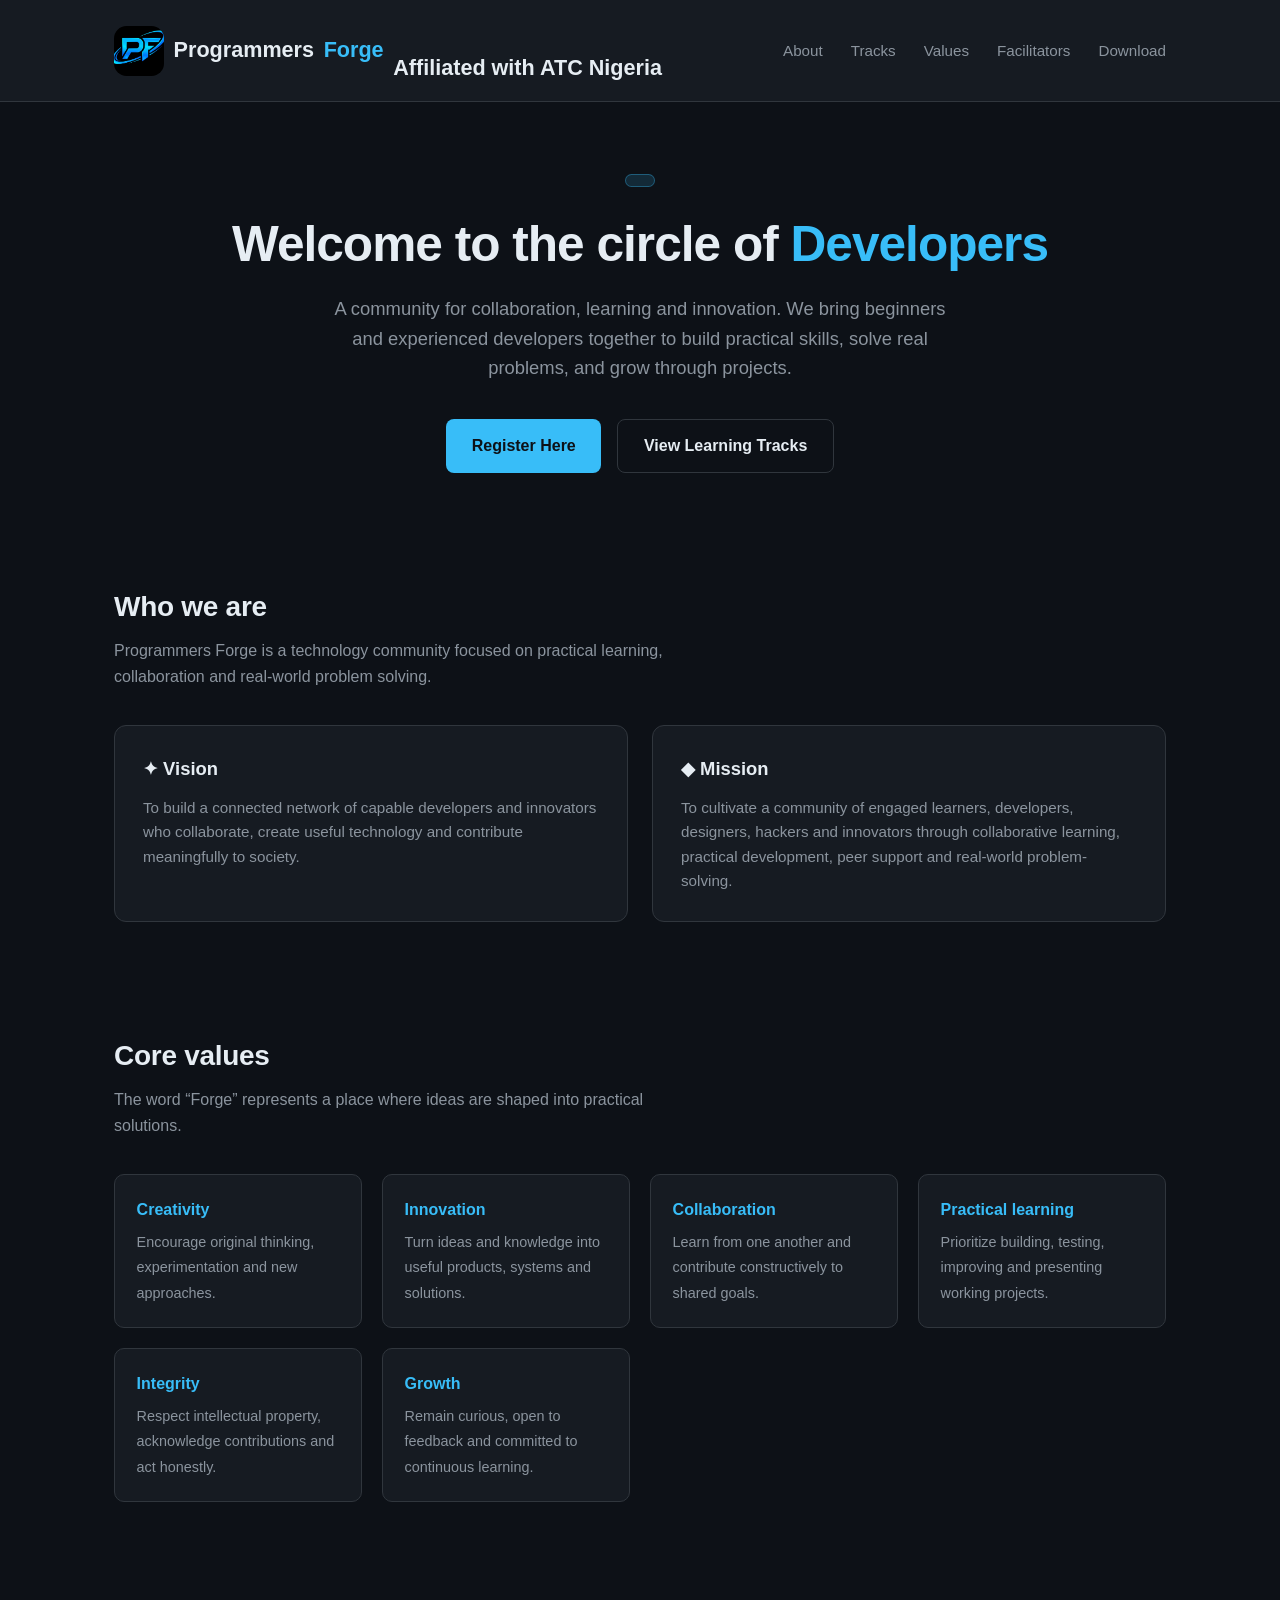
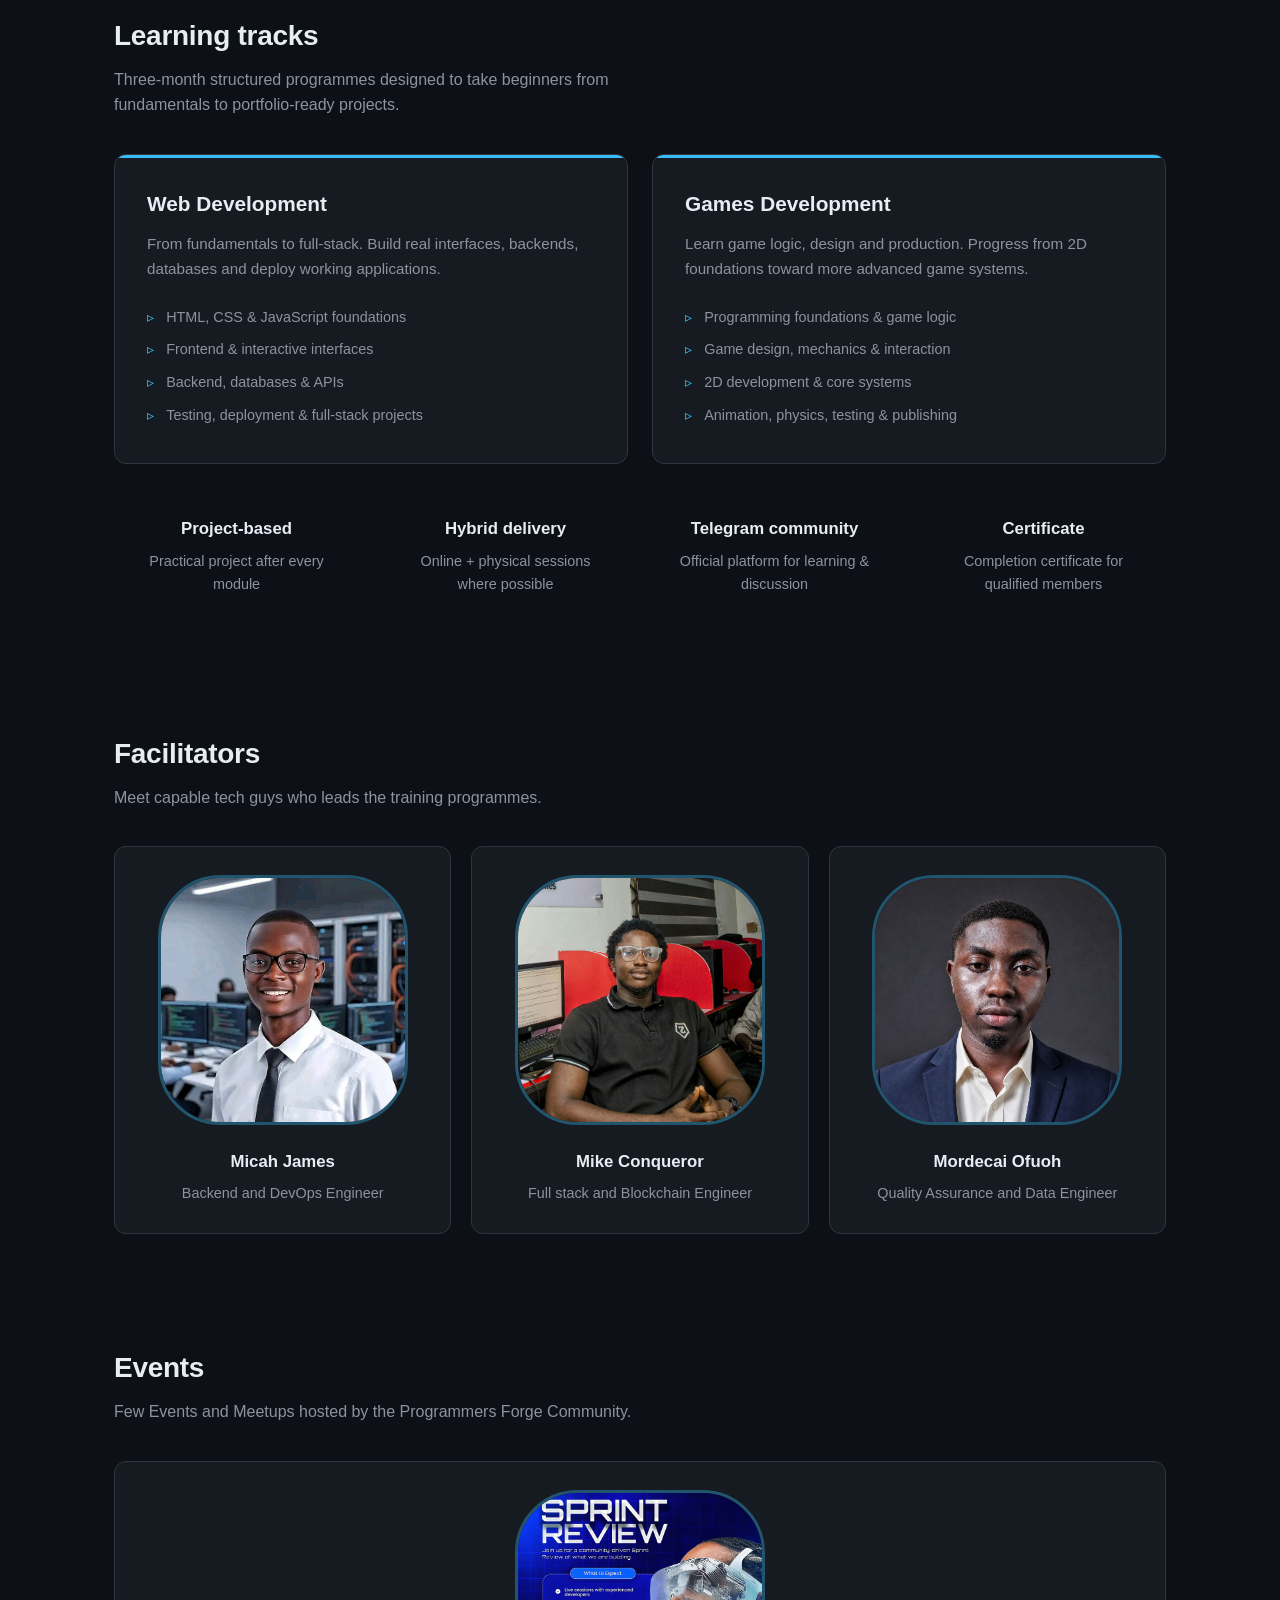
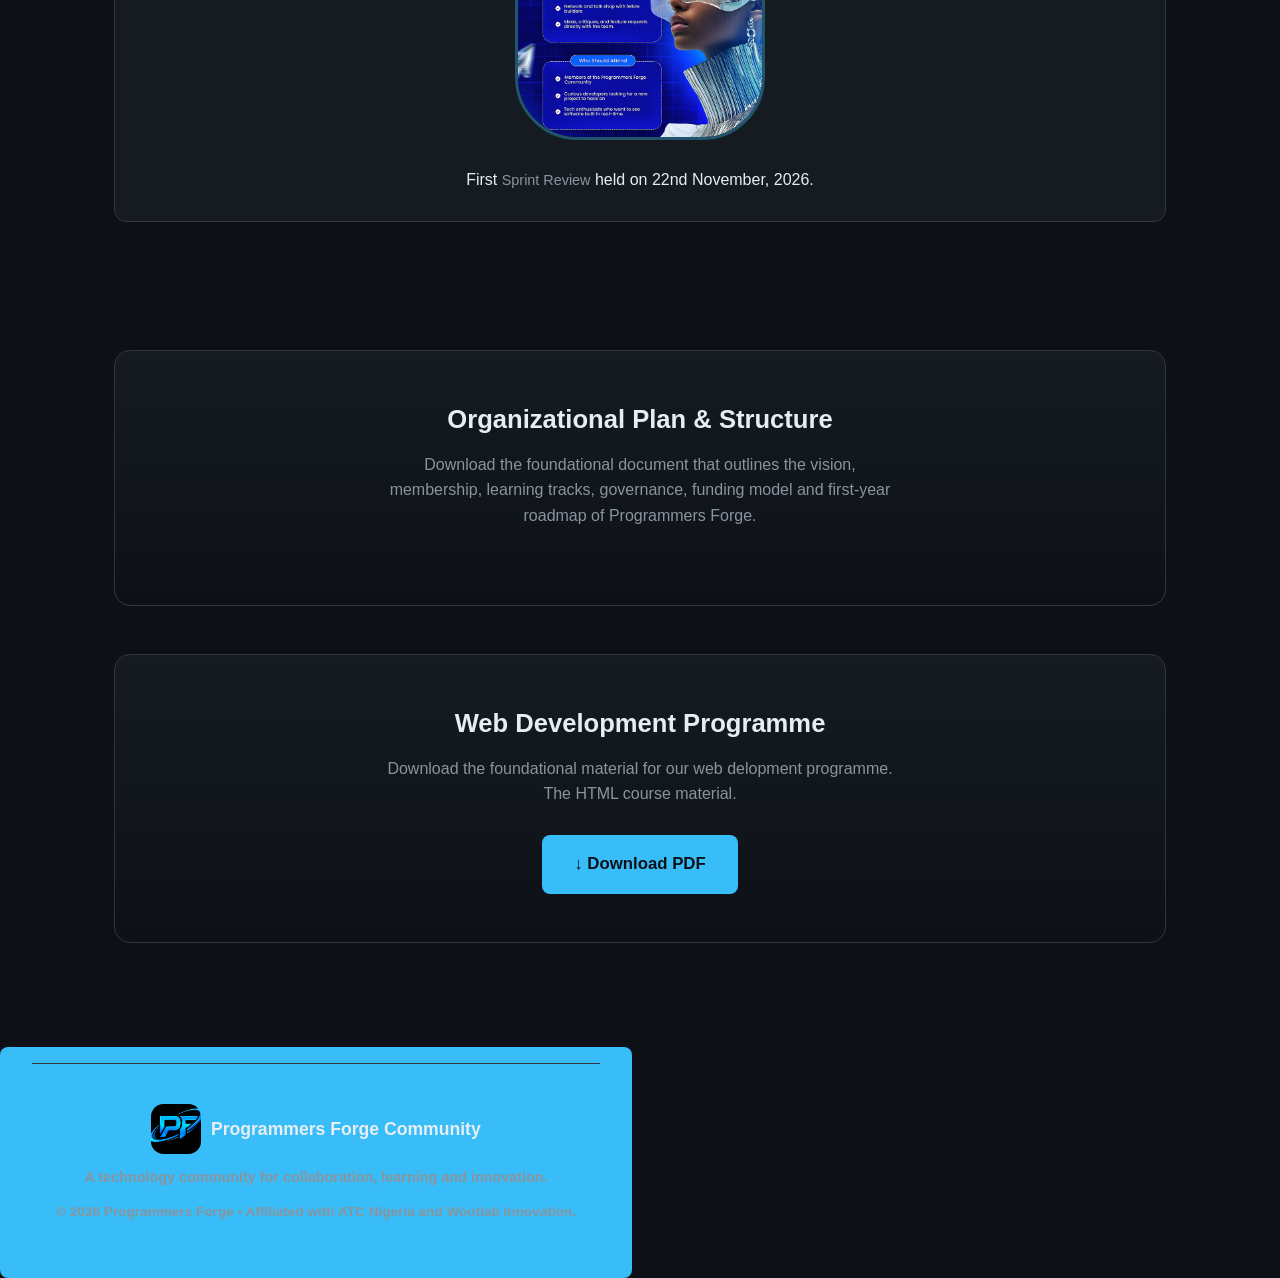
==== index.html @ 4a8bf4a5 "Update index.html" ====
<!DOCTYPE html>
<html lang="en">
<head>
    <meta charset="UTF-8">
    <meta name="viewport" content="width=device-width, initial-scale=1.0">
    <title>Programmers Forge | Technology Community for Collaboration, Learning & Innovation</title>
    <meta name="description" content="Programmers Forge is a technology community for collaboration, learning and innovation. Join our Web Development and Games Development tracks.">
    <style>
        :root {
            --bg-dark: #0d1117;
            --bg-card: #161b22;
            --bg-hover: #21262d;
            --border: #30363d;
            --text-primary: #e6edf3;
            --text-secondary: #8b949e;
            --accent: #38bdf8;          /* Sky blue */
            --accent-hover: #0ea5e9;    /* Deeper sky blue */
            --accent-soft: rgba(56, 189, 248, 0.15);
            --accent-border: rgba(56, 189, 248, 0.35);
        }

        * {
            margin: 0;
            padding: 0;
            box-sizing: border-box;
        }

        body {
            font-family: -apple-system, BlinkMacSystemFont, "Segoe UI", Helvetica, Arial, sans-serif;
            background-color: var(--bg-dark);
            color: var(--text-primary);
            line-height: 1.6;
        }

        a {
            color: var(--accent);
            text-decoration: none;
        }

        a:hover {
            text-decoration: underline;
        }

        img {
            border-radius: 25%;
            object-fit: cover;
        }

        /* Header */
        header {
            background: var(--bg-card);
            border-bottom: 1px solid var(--border);
            position: sticky;
            top: 0;
            z-index: 100;
        }

        .nav {
            max-width: 1100px;
            margin: 0 auto;
            padding: 1rem 1.5rem;
            display: flex;
            justify-content: space-between;
            align-items: center;
        }

        .logo {
            font-size: 1.35rem;
            font-weight: 700;
            color: var(--text-primary);
            display: flex;
            align-items: center;
            gap: 0.6rem;
        }

        .logo img {
            border-radius: 25%;
            display: block;
        }

        .logo span {
            color: var(--accent);
        }

        .nav-links {
            display: flex;
            gap: 1.75rem;
            list-style: none;
        }

        .nav-links a {
            color: var(--text-secondary);
            font-size: 0.95rem;
            font-weight: 500;
            transition: color 0.2s;
        }

        .nav-links a:hover {
            color: var(--text-primary);
            text-decoration: none;
        }

        /* Hero */
        .hero {
            max-width: 1100px;
            margin: 0 auto;
            padding: 4.5rem 1.5rem 3.5rem;
            text-align: center;
        }

        .hero-badge {
            display: inline-block;
            background: var(--accent-soft);
            color: var(--accent);
            font-size: 0.85rem;
            font-weight: 600;
            padding: 0.35rem 0.9rem;
            border-radius: 999px;
            margin-bottom: 1.25rem;
            border: 1px solid var(--accent-border);
        }

        .hero h1 {
            font-size: clamp(2.1rem, 5vw, 3.1rem);
            font-weight: 800;
            line-height: 1.2;
            margin-bottom: 1.25rem;
            letter-spacing: -0.02em;
        }

        .hero h1 span {
            color: var(--accent);
        }

        .hero p {
            font-size: 1.15rem;
            color: var(--text-secondary);
            max-width: 640px;
            margin: 0 auto 2.25rem;
        }

        .hero-buttons {
            display: flex;
            gap: 1rem;
            justify-content: center;
            flex-wrap: wrap;
        }

        .btn {
            display: inline-flex;
            align-items: center;
            gap: 0.5rem;
            padding: 0.85rem 1.6rem;
            border-radius: 8px;
            font-weight: 600;
            font-size: 1rem;
            transition: all 0.2s;
            cursor: pointer;
            border: none;
        }

        .btn-primary {
            background: var(--accent);
            color: #0d1117;
        }

        .btn-primary:hover {
            background: var(--accent-hover);
            text-decoration: none;
            transform: translateY(-1px);
        }

        .btn-secondary {
            background: transparent;
            color: var(--text-primary);
            border: 1px solid var(--border);
        }

        .btn-secondary:hover {
            background: var(--bg-hover);
            border-color: var(--text-secondary);
            text-decoration: none;
        }

        /* Sections */
        section {
            max-width: 1100px;
            margin: 0 auto;
            padding: 3.5rem 1.5rem;
        }

        .section-title {
            font-size: 1.75rem;
            font-weight: 700;
            margin-bottom: 0.5rem;
            letter-spacing: -0.01em;
        }

        .section-subtitle {
            color: var(--text-secondary);
            margin-bottom: 2.25rem;
            max-width: 560px;
        }

        /* Vision / Mission cards */
        .grid-2 {
            display: grid;
            grid-template-columns: repeat(auto-fit, minmax(280px, 1fr));
            gap: 1.5rem;
        }

        .card {
            background: var(--bg-card);
            border: 1px solid var(--border);
            border-radius: 12px;
            padding: 1.75rem;
            transition: border-color 0.2s;
        }

        .card:hover {
            border-color: #484f58;
        }

        .card h3 {
            font-size: 1.15rem;
            margin-bottom: 0.75rem;
            display: flex;
            align-items: center;
            gap: 0.5rem;
        }

        .card p {
            color: var(--text-secondary);
            font-size: 0.95rem;
        }

        /* Values + Facilitators grid */
        .values-grid {
            display: grid;
            grid-template-columns: repeat(auto-fit, minmax(220px, 1fr));
            gap: 1.25rem;
        }

        .value-item {
            background: var(--bg-card);
            border: 1px solid var(--border);
            border-radius: 10px;
            padding: 1.35rem;
        }

        .value-item strong {
            display: block;
            color: var(--accent);
            margin-bottom: 0.4rem;
            font-size: 1rem;
        }

        .value-item span {
            color: var(--text-secondary);
            font-size: 0.9rem;
        }

        /* Facilitators */
        .facilitator-card {
            background: var(--bg-card);
            border: 1px solid var(--border);
            border-radius: 12px;
            padding: 1.75rem 1.25rem;
            text-align: center;
            transition: border-color 0.2s;
        }

        .facilitator-card:hover {
            border-color: var(--accent);
        }

        .facilitator-card img {
            width: 250px;
            height: 250px;
            border-radius: 25%;
            margin-bottom: 1rem;
            border: 3px solid var(--accent-border);
            object-fit: cover;
        }

        .facilitator-card strong {
            display: block;
            color: var(--text-primary);
            font-size: 1.05rem;
            margin-bottom: 0.25rem;
        }

        .facilitator-card span {
            color: var(--text-secondary);
            font-size: 0.9rem;
        }

        /* Tracks */
        .tracks {
            display: grid;
            grid-template-columns: repeat(auto-fit, minmax(300px, 1fr));
            gap: 1.5rem;
        }

        .track-card {
            background: var(--bg-card);
            border: 1px solid var(--border);
            border-radius: 12px;
            padding: 2rem;
            position: relative;
            overflow: hidden;
        }

        .track-card::before {
            content: "";
            position: absolute;
            top: 0;
            left: 0;
            right: 0;
            height: 3px;
            background: var(--accent);
        }

        .track-card h3 {
            font-size: 1.3rem;
            margin-bottom: 0.75rem;
        }

        .track-card p {
            color: var(--text-secondary);
            margin-bottom: 1.25rem;
            font-size: 0.95rem;
        }

        .track-card ul {
            list-style: none;
            color: var(--text-secondary);
            font-size: 0.9rem;
        }

        .track-card ul li {
            padding: 0.3rem 0;
            padding-left: 1.2rem;
            position: relative;
        }

        .track-card ul li::before {
            content: "▹";
            position: absolute;
            left: 0;
            color: var(--accent);
        }

        /* Features row */
        .features {
            display: grid;
            grid-template-columns: repeat(auto-fit, minmax(240px, 1fr));
            gap: 1.5rem;
            margin-top: 1rem;
        }

        .feature {
            text-align: center;
            padding: 1.5rem 1rem;
        }

        .feature-icon {
            font-size: 1.8rem;
            margin-bottom: 0.75rem;
        }

        .feature h4 {
            margin-bottom: 0.4rem;
            font-size: 1.05rem;
        }

        .feature p {
            color: var(--text-secondary);
            font-size: 0.9rem;
        }

        /* Download CTA */
        .download-section {
            background: linear-gradient(180deg, var(--bg-card) 0%, var(--bg-dark) 100%);
            border: 1px solid var(--border);
            border-radius: 16px;
            padding: 3rem 2rem;
            text-align: center;
            margin: 1rem 0 3rem;
        }

        .download-section h2 {
            font-size: 1.6rem;
            margin-bottom: 0.75rem;
        }

        .download-section p {
            color: var(--text-secondary);
            max-width: 520px;
            margin: 0 auto 1.75rem;
        }

        .download-btn {
            display: inline-flex;
            align-items: center;
            gap: 0.6rem;
            background: var(--accent);
            color: #0d1117;
            padding: 1rem 2rem;
            border-radius: 8px;
            font-weight: 700;
            font-size: 1.05rem;
            transition: all 0.2s;
        }

        .download-btn:hover {
            background: var(--accent-hover);
            text-decoration: none;
            transform: translateY(-2px);
            box-shadow: 0 6px 20px rgba(56, 189, 248, 0.3);
        }

        /* Footer */
        footer {
            border-top: 1px solid var(--border);
            padding: 2.5rem 1.5rem;
            text-align: center;
            color: var(--text-secondary);
            font-size: 0.9rem;
        }

        footer .logo {
            justify-content: center;
            margin-bottom: 0.75rem;
            font-size: 1.1rem;
        }

        /* Responsive */
        @media (max-width: 700px) {
            .nav-links {
                display: none;
            }

            .hero {
                padding: 3rem 1.25rem 2.5rem;
            }

            .download-section {
                padding: 2.25rem 1.25rem;
            }
        }
    </style>
</head>
<body>

    <!-- Navigation -->
    <header>
        <nav class="nav">
            <div class="logo">
                <img src="docs/logo.jpg" width="50" height="50" alt="Programmers Forge logo">
                Programmers <span>Forge</span> <br>
                Affiliated with ATC Nigeria
            </div>
            <ul class="nav-links">
                <li><a href="#about">About</a></li>
                <li><a href="#tracks">Tracks</a></li>
                <li><a href="#values">Values</a></li>
                <li><a href="#facilitators">Facilitators</a></li>
                <li><a href="#download">Download</a></li>
            </ul>
        </nav>
    </header>

    <!-- Hero -->
    <section class="hero">
        <div class="hero-badge"></div>
        <h1>Welcome to the circle of <span>Developers</span></h1>
        <p>
            A community for collaboration, learning and innovation. 
            We bring beginners and experienced developers together to build practical skills, 
            solve real problems, and grow through projects.
        </p>
        <div class="hero-buttons">
            <a href="https://forms.gle/5eBDGkRrgoU51Q5h6" class="btn btn-primary">
                Register Here
            </a>
            <a href="#tracks" class="btn btn-secondary">
                View Learning Tracks
            </a>
        </div>
    </section>

    <!-- About / Vision & Mission -->
    <section id="about">
        <h2 class="section-title">Who we are</h2>
        <p class="section-subtitle">
            Programmers Forge is a technology community focused on practical learning, 
            collaboration and real-world problem solving.
        </p>

        <div class="grid-2">
            <div class="card">
                <h3>✦ Vision</h3>
                <p>
                    To build a connected network of capable developers and innovators 
                    who collaborate, create useful technology and contribute meaningfully to society.
                </p>
            </div>
            <div class="card">
                <h3>◆ Mission</h3>
                <p>
                    To cultivate a community of engaged learners, developers, designers, 
                    hackers and innovators through collaborative learning, practical development, 
                    peer support and real-world problem-solving.
                </p>
            </div>
        </div>
    </section>

    <!-- Values -->
    <section id="values">
        <h2 class="section-title">Core values</h2>
        <p class="section-subtitle">
            The word “Forge” represents a place where ideas are shaped into practical solutions.
        </p>

        <div class="values-grid">
            <div class="value-item">
                <strong>Creativity</strong>
                <span>Encourage original thinking, experimentation and new approaches.</span>
            </div>
            <div class="value-item">
                <strong>Innovation</strong>
                <span>Turn ideas and knowledge into useful products, systems and solutions.</span>
            </div>
            <div class="value-item">
                <strong>Collaboration</strong>
                <span>Learn from one another and contribute constructively to shared goals.</span>
            </div>
            <div class="value-item">
                <strong>Practical learning</strong>
                <span>Prioritize building, testing, improving and presenting working projects.</span>
            </div>
            <div class="value-item">
                <strong>Integrity</strong>
                <span>Respect intellectual property, acknowledge contributions and act honestly.</span>
            </div>
            <div class="value-item">
                <strong>Growth</strong>
                <span>Remain curious, open to feedback and committed to continuous learning.</span>
            </div>
        </div>
    </section>

    <!-- Learning Tracks -->
    <section id="tracks">
        <h2 class="section-title">Learning tracks</h2>
        <p class="section-subtitle">
            Three-month structured programmes designed to take beginners from fundamentals 
            to portfolio-ready projects.
        </p>

        <div class="tracks">
            <div class="track-card">
                <h3>Web Development</h3>
                <p>
                    From fundamentals to full-stack. Build real interfaces, backends, 
                    databases and deploy working applications.
                </p>
                <ul>
                    <li>HTML, CSS & JavaScript foundations</li>
                    <li>Frontend & interactive interfaces</li>
                    <li>Backend, databases & APIs</li>
                    <li>Testing, deployment & full-stack projects</li>
                </ul>
            </div>

            <div class="track-card">
                <h3>Games Development</h3>
                <p>
                    Learn game logic, design and production. Progress from 2D foundations 
                    toward more advanced game systems.
                </p>
                <ul>
                    <li>Programming foundations & game logic</li>
                    <li>Game design, mechanics & interaction</li>
                    <li>2D development & core systems</li>
                    <li>Animation, physics, testing & publishing</li>
                </ul>
            </div>
        </div>

        <div class="features">
            <div class="feature">
                <div class="feature-icon"></div>
                <h4>Project-based</h4>
                <p>Practical project after every module</p>
            </div>
            <div class="feature">
                <div class="feature-icon"></div>
                <h4>Hybrid delivery</h4>
                <p>Online + physical sessions where possible</p>
            </div>
            <div class="feature">
                <div class="feature-icon"></div>
                <h4>Telegram community</h4>
                <p>Official platform for learning & discussion</p>
            </div>
            <div class="feature">
                <div class="feature-icon"></div>
                <h4>Certificate</h4>
                <p>Completion certificate for qualified members</p>
            </div>
        </div>
    </section>

    <!-- Facilitators -->
    <section id="facilitators">
        <h2 class="section-title">Facilitators</h2>
        <p class="section-subtitle">
           Meet capable tech guys who leads the training programmes.
        </p>

        <div class="values-grid">
            <div class="facilitator-card">
                <img src="docs/mhyka.jpg" width="110" height="110" alt="Micah James">
                <strong>Micah James</strong>
                <span>Backend and DevOps Engineer</span>
            </div>
            <div class="facilitator-card">
                <img src="docs/mike.jpg" width="110" height="110" alt="Conqueror Mike">
                <strong>Mike Conqueror</strong></strong>
                <span>Full stack and Blockchain Engineer</span>
            </div>
            <div class="facilitator-card">
                <img src="docs/mordy.jpg" width="110" height="110" alt="Mordecai Ofouh">
                <strong>Mordecai Ofuoh</strong>
                <span>Quality Assurance and Data Engineer</span>
            </div>
        </div>
    </section>

<section id="facilitators">
        <h2 class="section-title">Events</h2>
        <p class="section-subtitle">
           Few Events and Meetups hosted by the Programmers Forge Community.
        </p>

        <div class="values-grid">
            <div class="facilitator-card">
                <img src="docs/sprint_review.jpeg" width="110" height="220" alt="Sprint Review Flier ">
                <strong></strong>
                First <span>Sprint Review</span> held on 22nd November, 2026.
            </div>
        </div>
    </section>



    <!-- Download Section -->
    <section id="download">
        <div class="download-section">
            <h2>Organizational Plan & Structure</h2>
            <p>
                Download the foundational document that outlines the vision, membership, 
                learning tracks, governance, funding model and first-year roadmap of 
                Programmers Forge.
            </p>
          <!--  <a class="download-btn" 
               href="https://github.com/ProgrammersForge/programmers-forge/blob/main/docs/PROGRAMMERS_FORGE_PLAN_AND_STRUCTURE.pdf" 
               target="_blank"
               rel="noopener">
                ↓ Download PDF
            </a> -->
        </div>
        </div>
        <div class="download-section">
        <h2>Web Development Programme</h2>
        <p>
        Download the foundational material for our web delopment programme. The HTML course material.
        </p>
        
        <!-- 
        REPLACE the href below with your actual GitHub file page link.
        Example: https://github.com/USERNAME/REPO/blob/main/PROGRAMMERS_FORGE_PLAN_AND_STRUCTURE.pdf
        -->
        <a class="download-btn" 
        href="docs/programmers_forge_html_handbook.pdf" 
        target="_blank"
        rel="noopener">
        ↓ Download PDF
    </section>

    <!-- Footer -->
  <footer>
        <div class="logo">
            <img src="docs/logo.jpg" width="50" height="50" alt="Programmers Forge logo">
            Programmers Forge Community
        </div>
        <p>A technology community for collaboration, learning and innovation.</p>
        <p style="margin-top: 0.75rem; font-size: 0.85rem;">
            © 2026 Programmers Forge • Affiliated with ATC Nigeria and Wootlab Innovation. 
        </p>
  </footer>

</body>
</html>
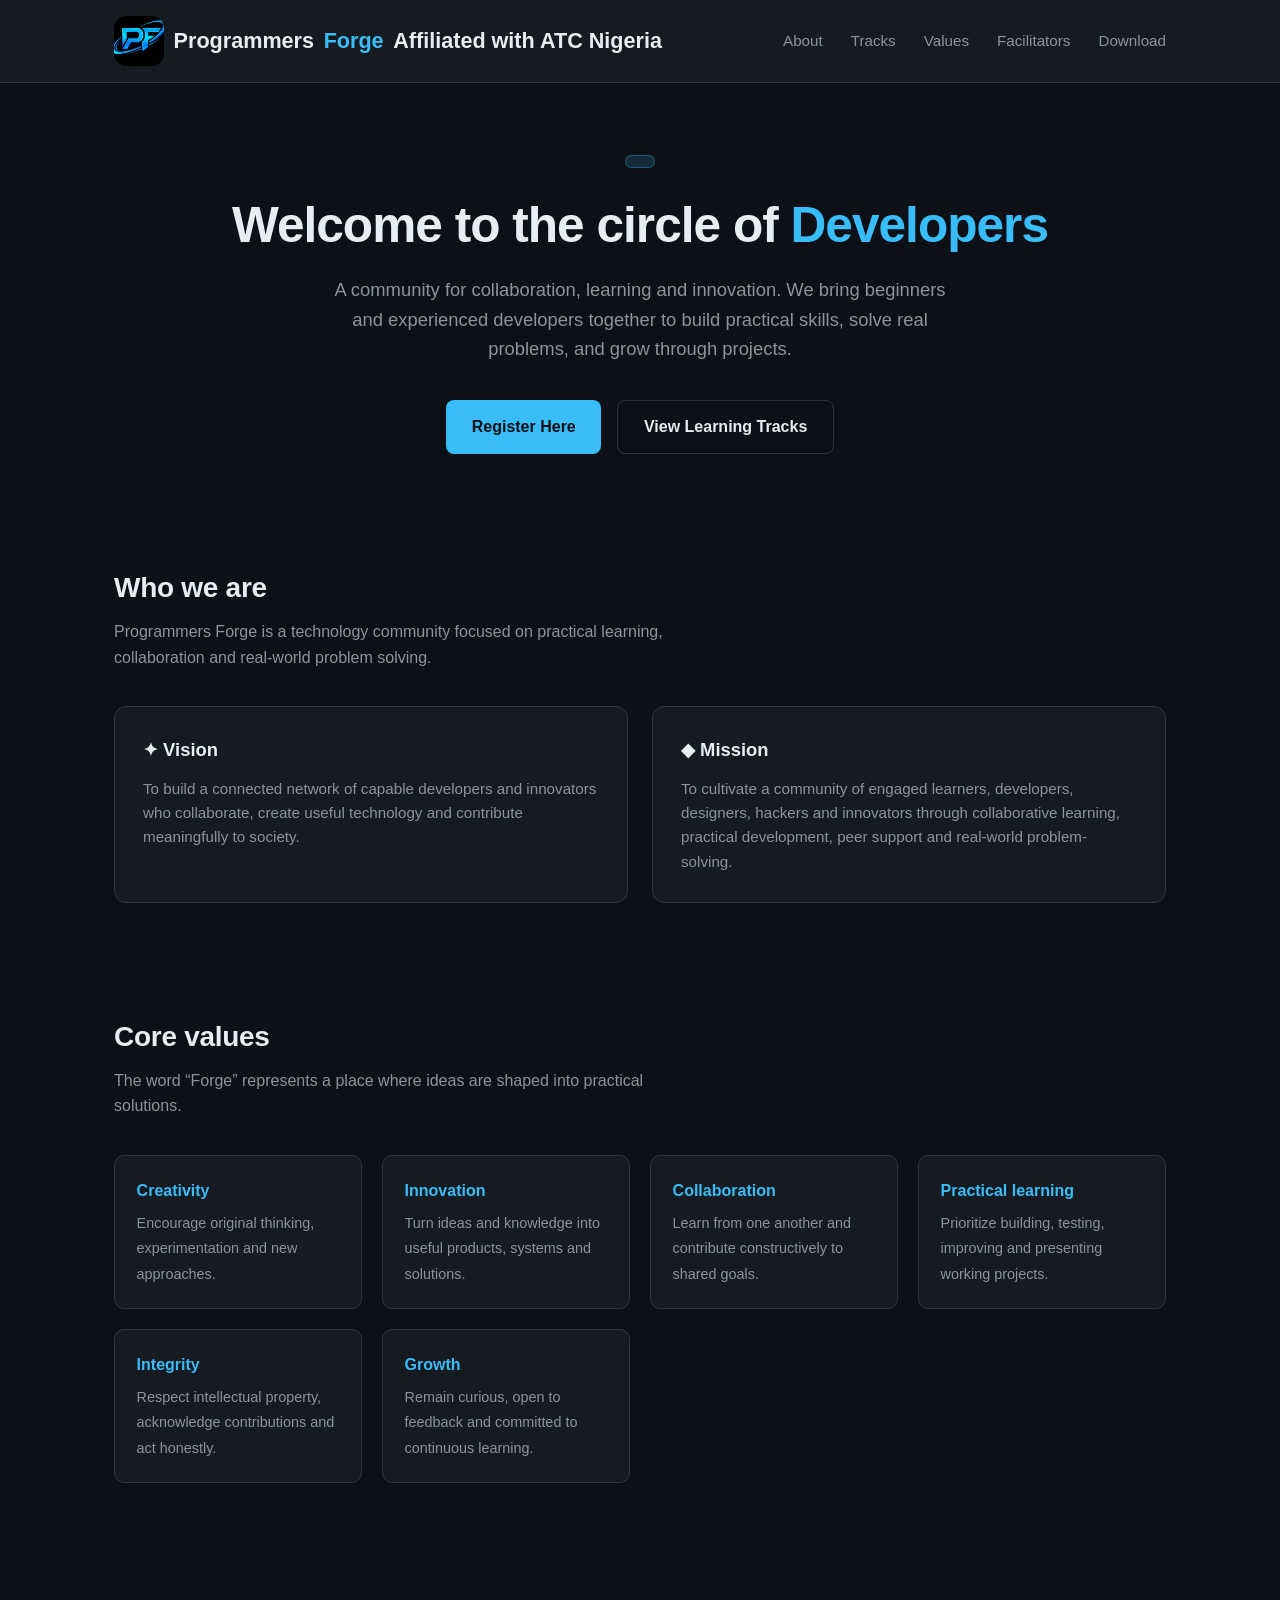
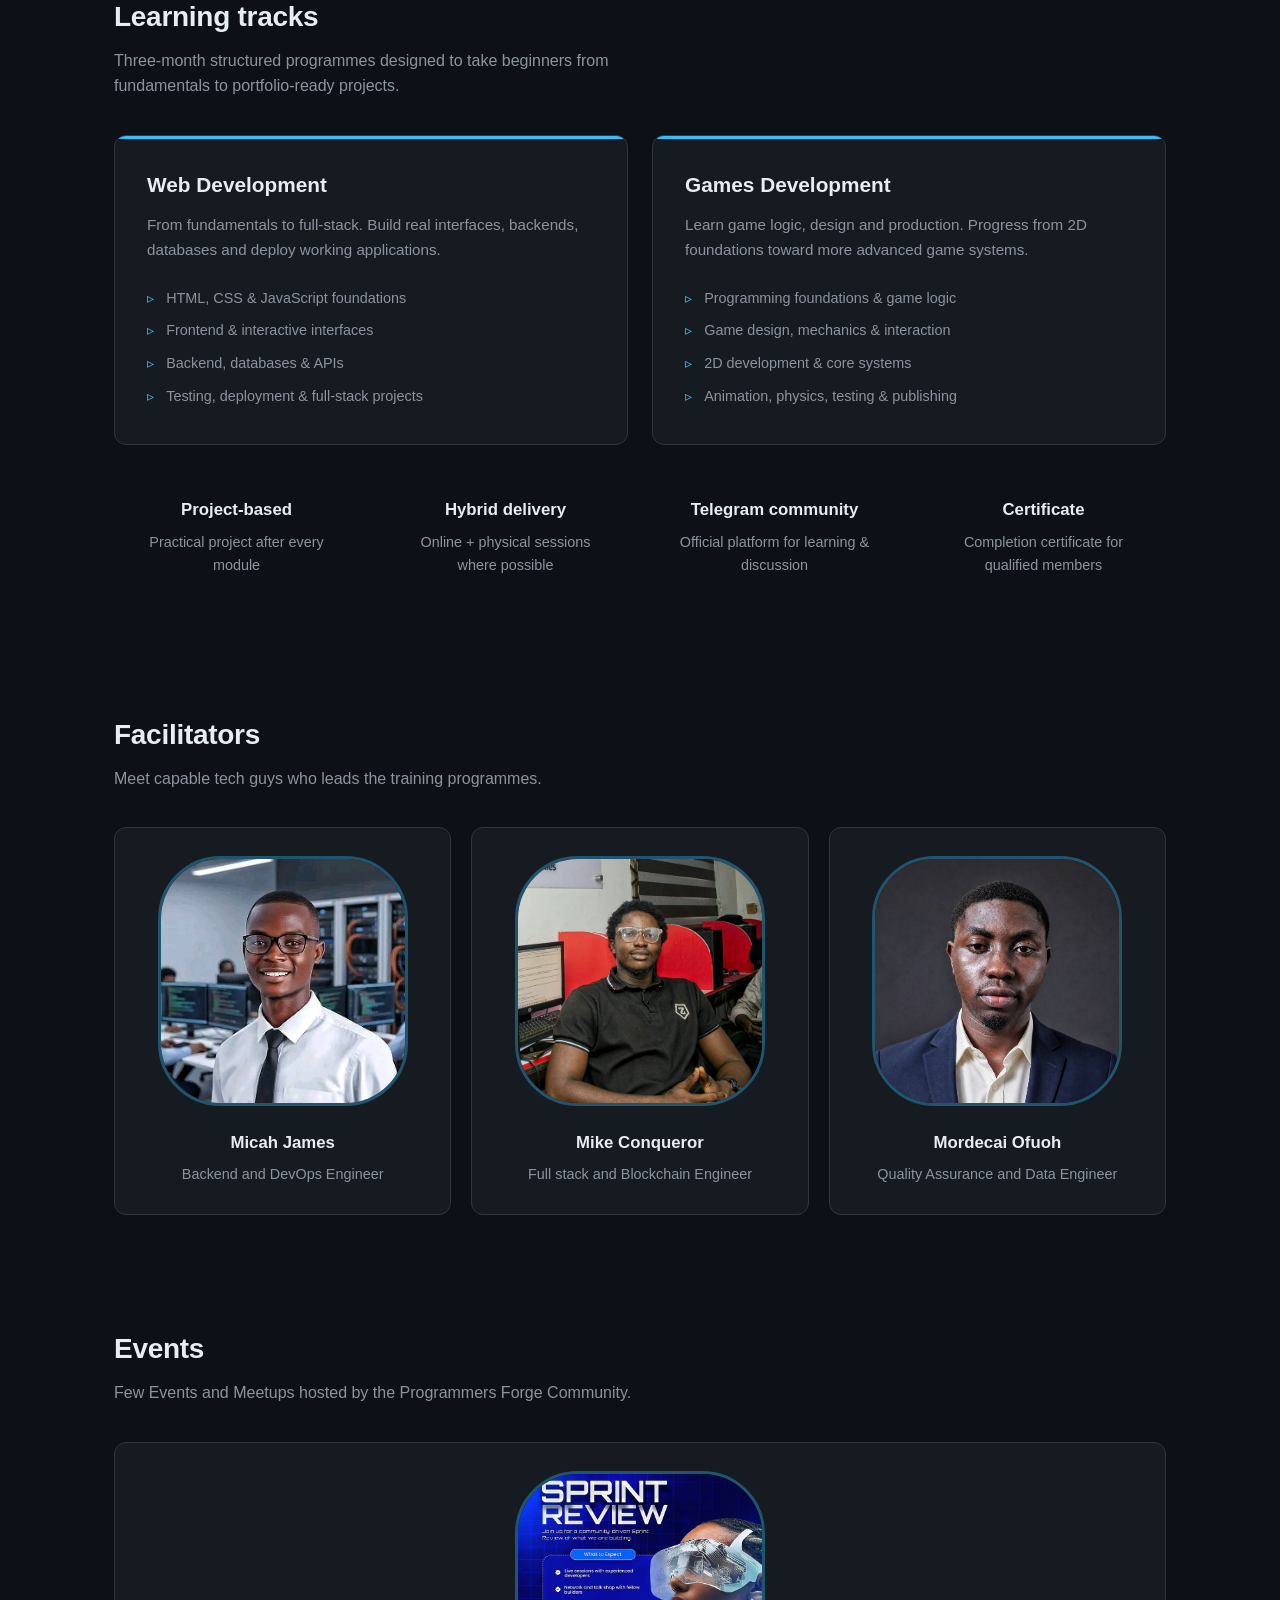
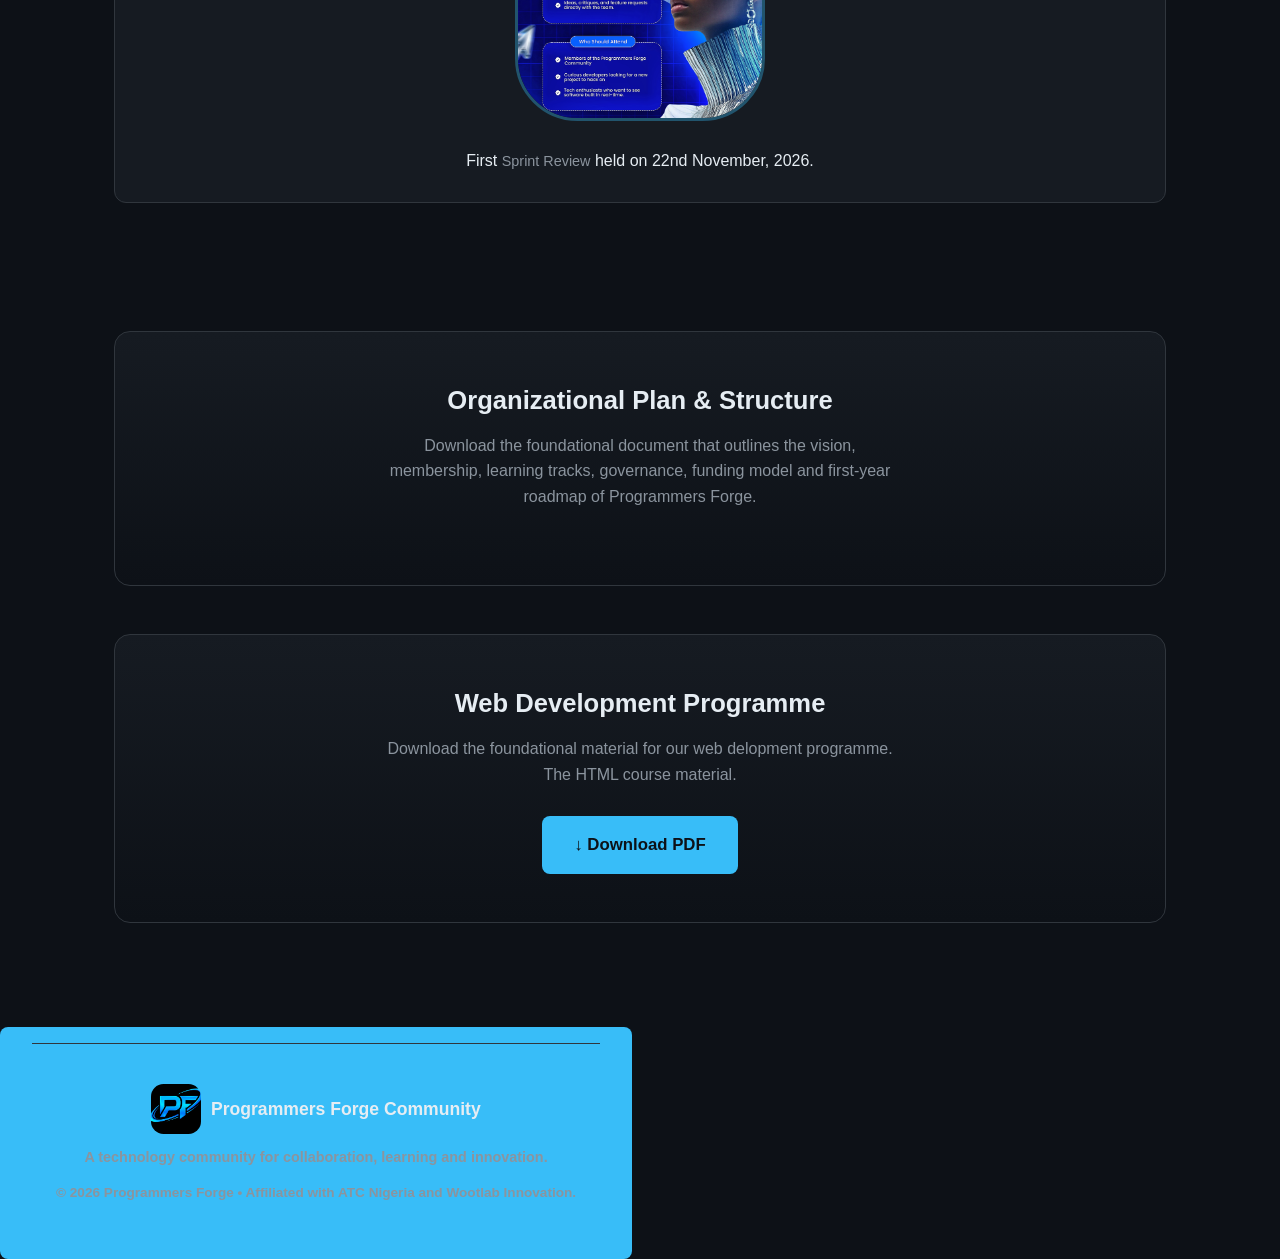
==== commit 5ef01d2e: "Update index.html" ====
--- a/index.html
+++ b/index.html
@@ -458,7 +458,7 @@
         <nav class="nav">
             <div class="logo">
                 <img src="docs/logo.jpg" width="50" height="50" alt="Programmers Forge logo">
-                Programmers <span>Forge</span> <br>
+                Programmers <span>Forge</span> 
                 Affiliated with ATC Nigeria
             </div>
             <ul class="nav-links">
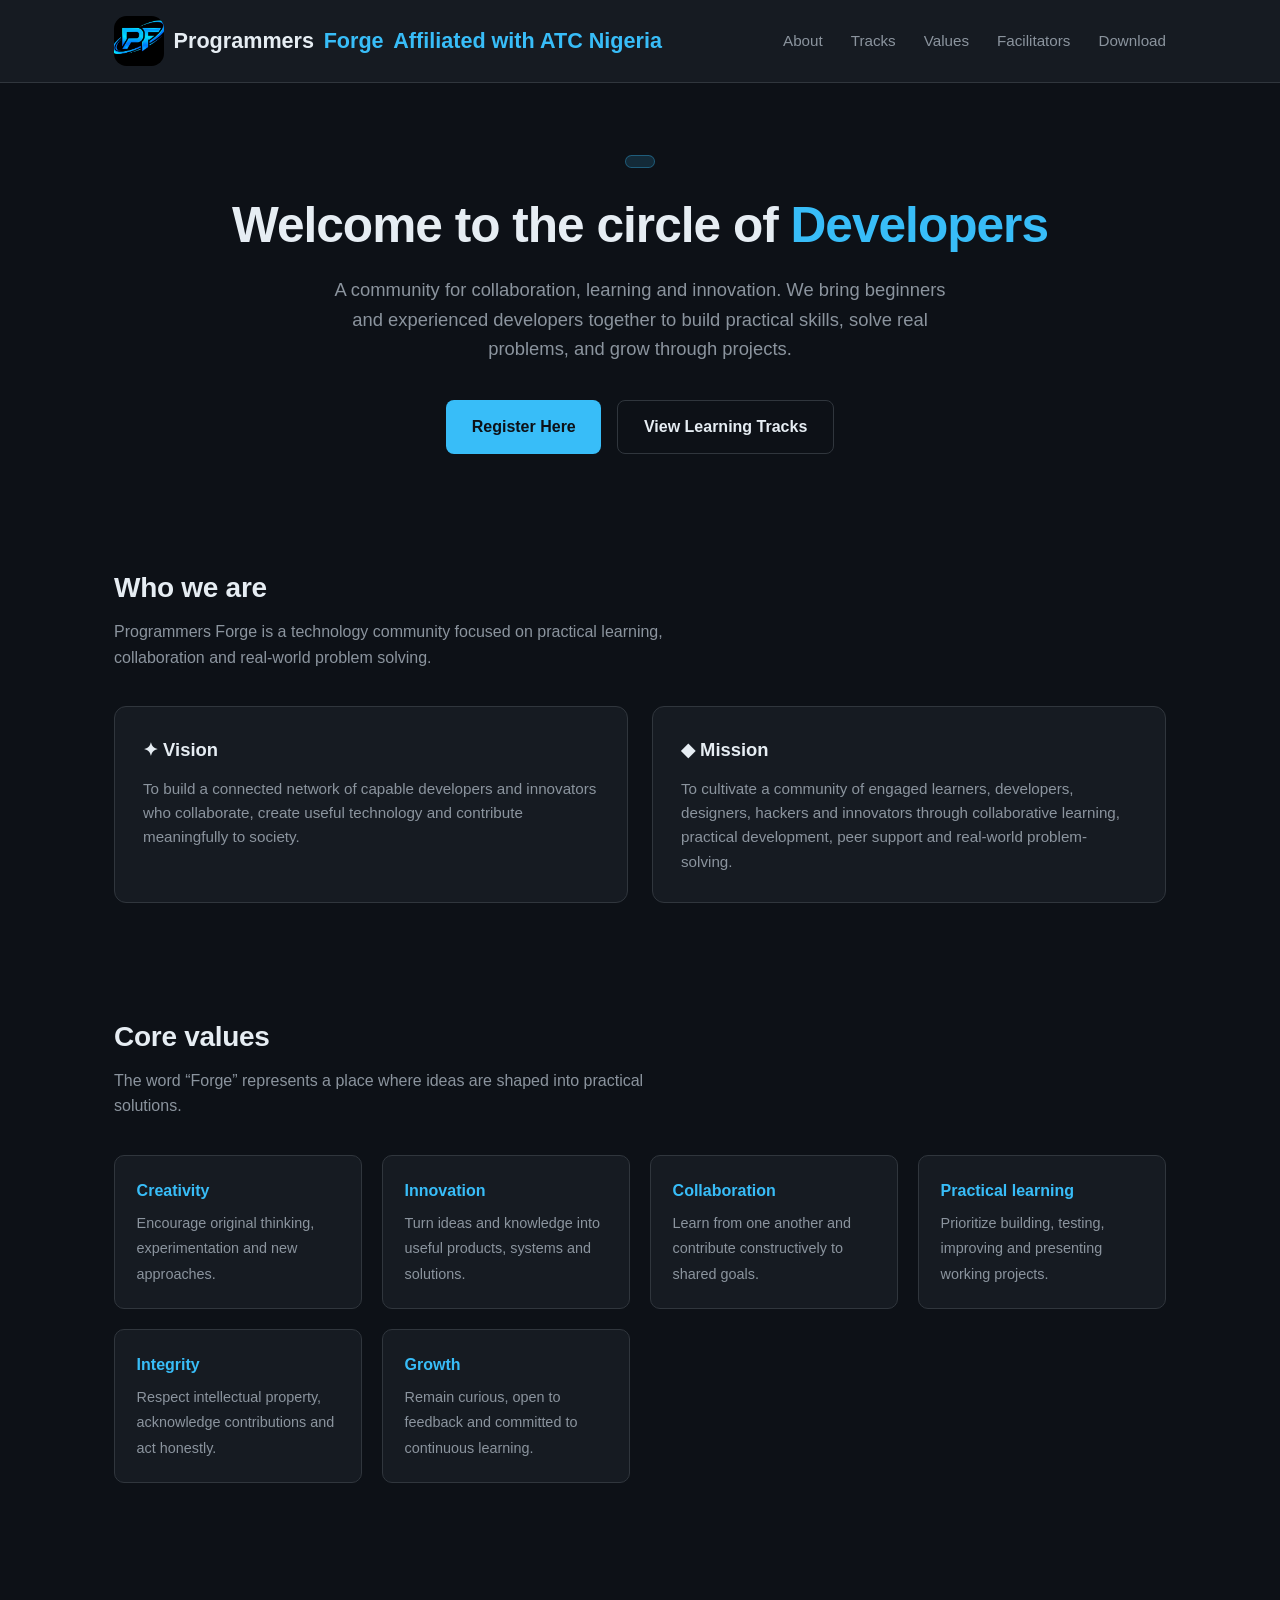
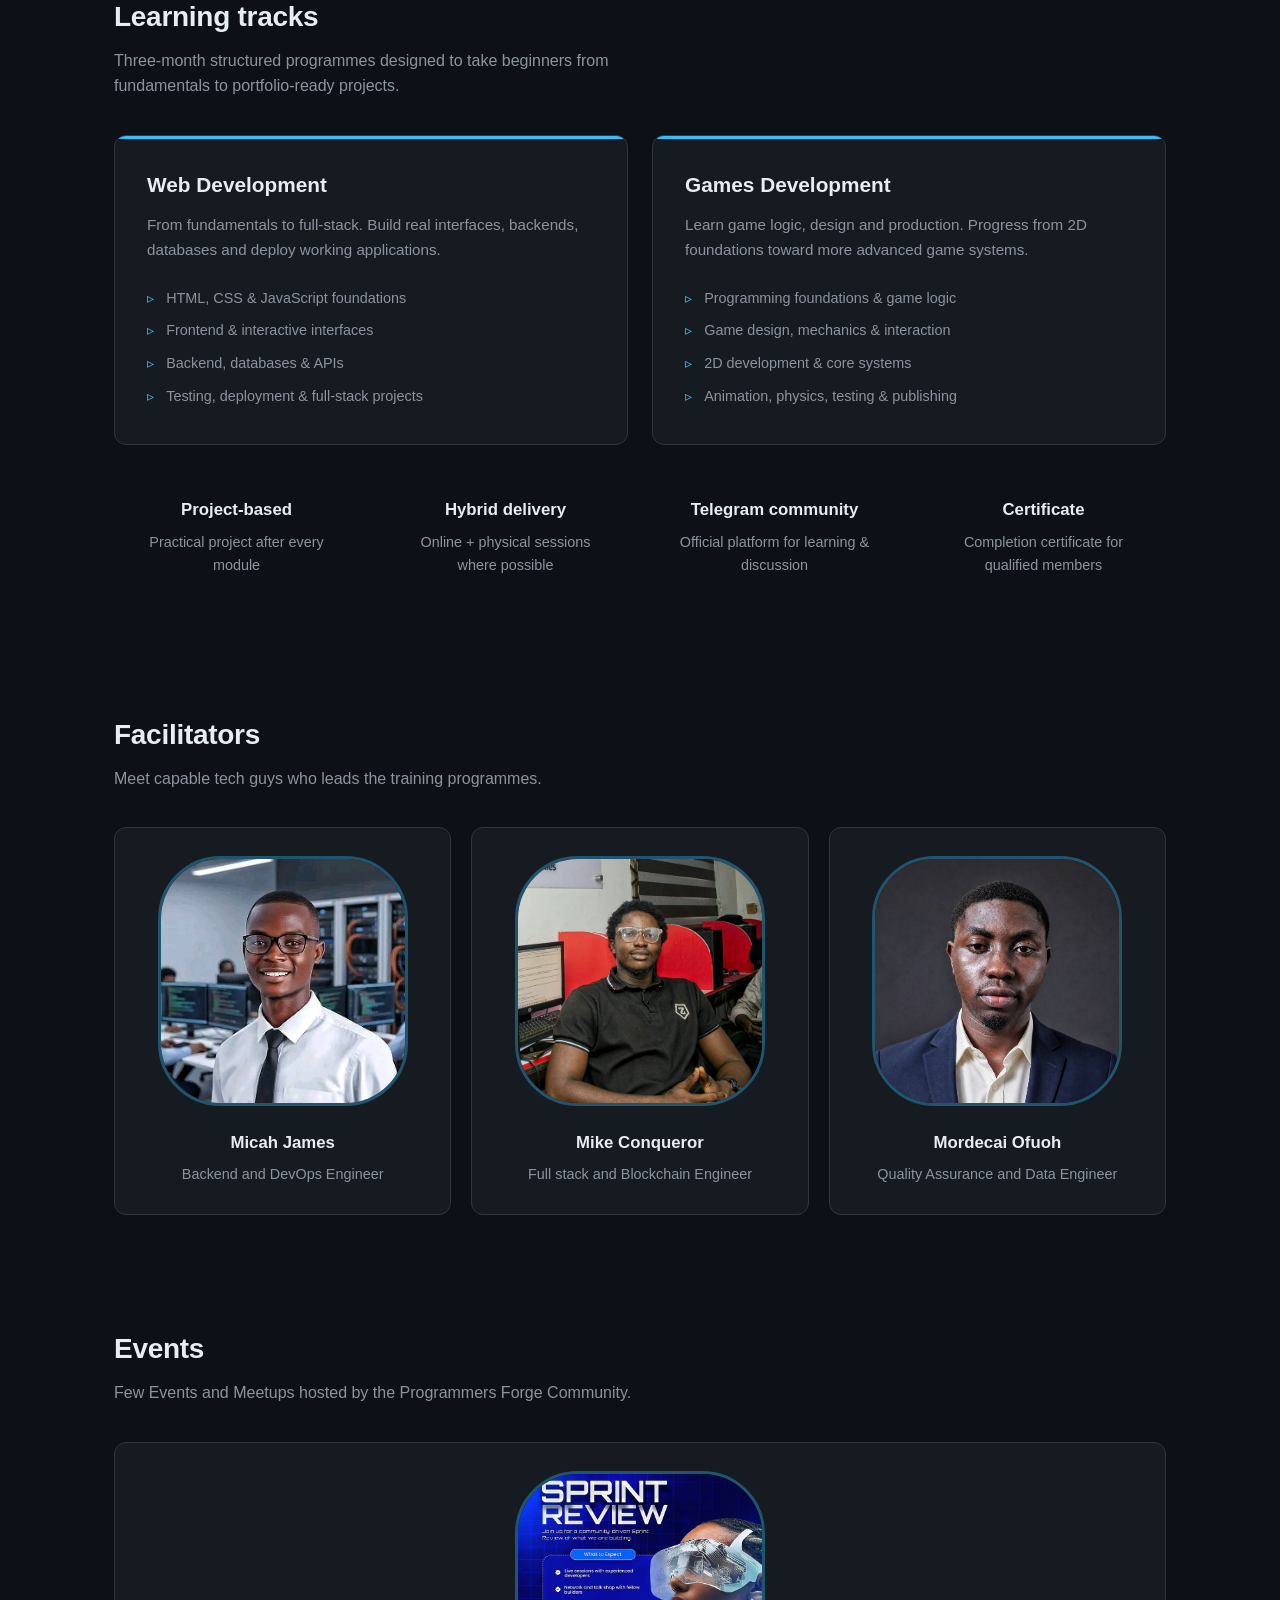
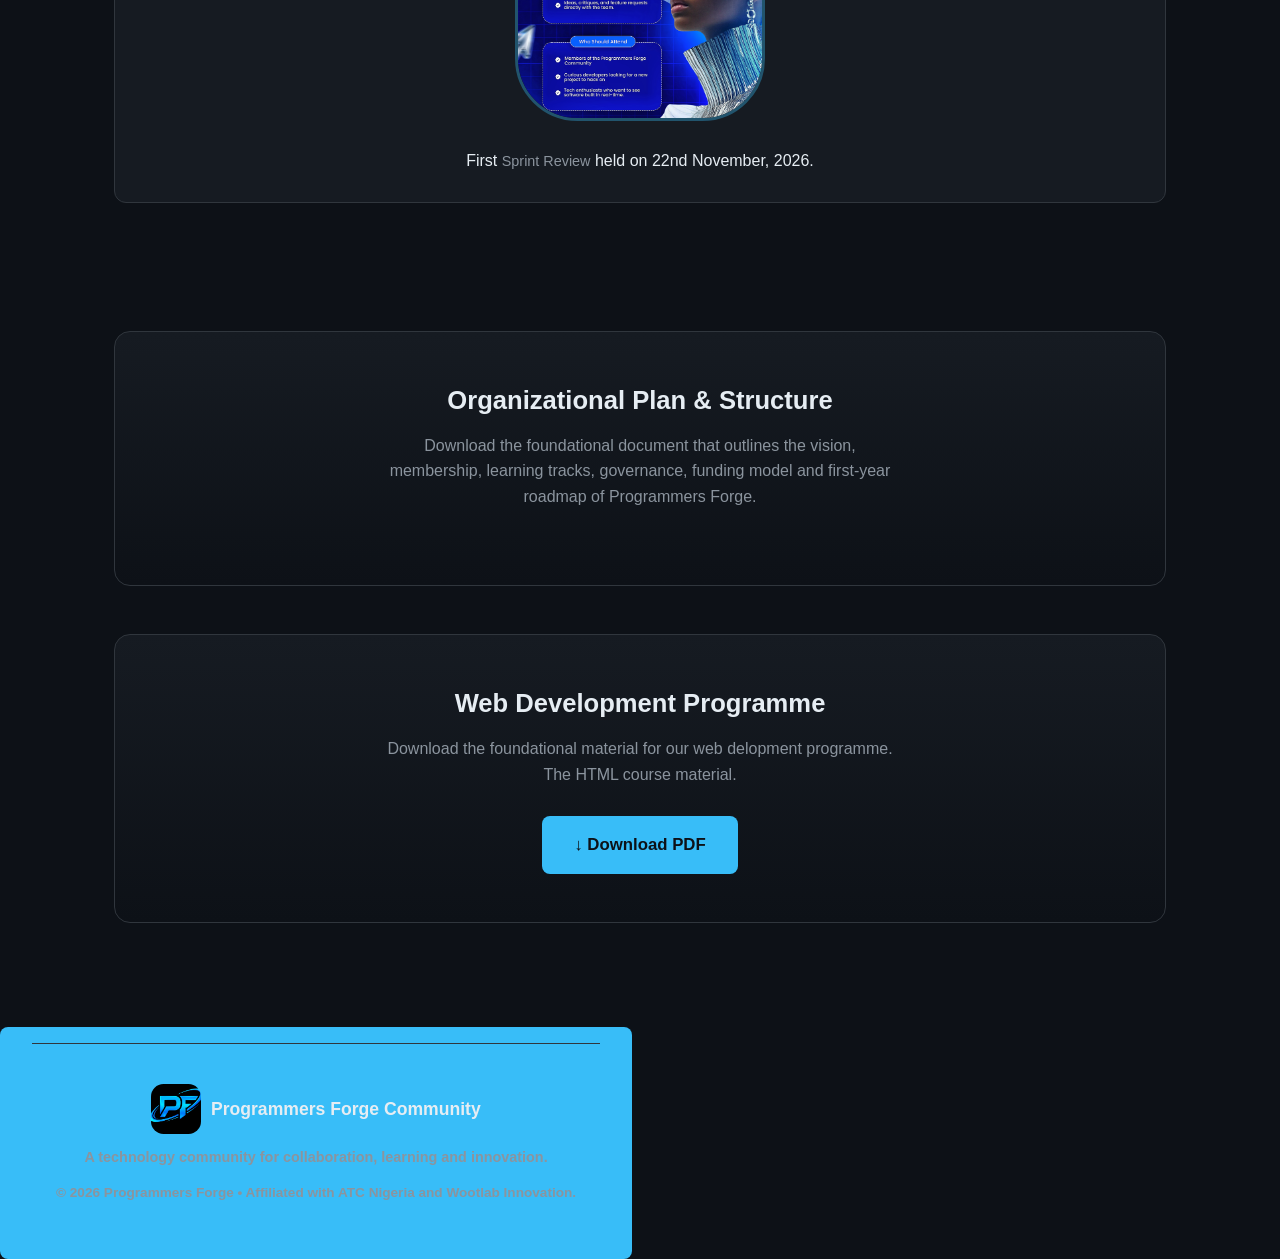
==== commit ad870bc6: "Update index.html" ====
--- a/index.html
+++ b/index.html
@@ -459,7 +459,7 @@
             <div class="logo">
                 <img src="docs/logo.jpg" width="50" height="50" alt="Programmers Forge logo">
                 Programmers <span>Forge</span> 
-                Affiliated with ATC Nigeria
+                <a href=”https://www.americantower.com">Affiliated with ATC Nigeria</a>
             </div>
             <ul class="nav-links">
                 <li><a href="#about">About</a></li>
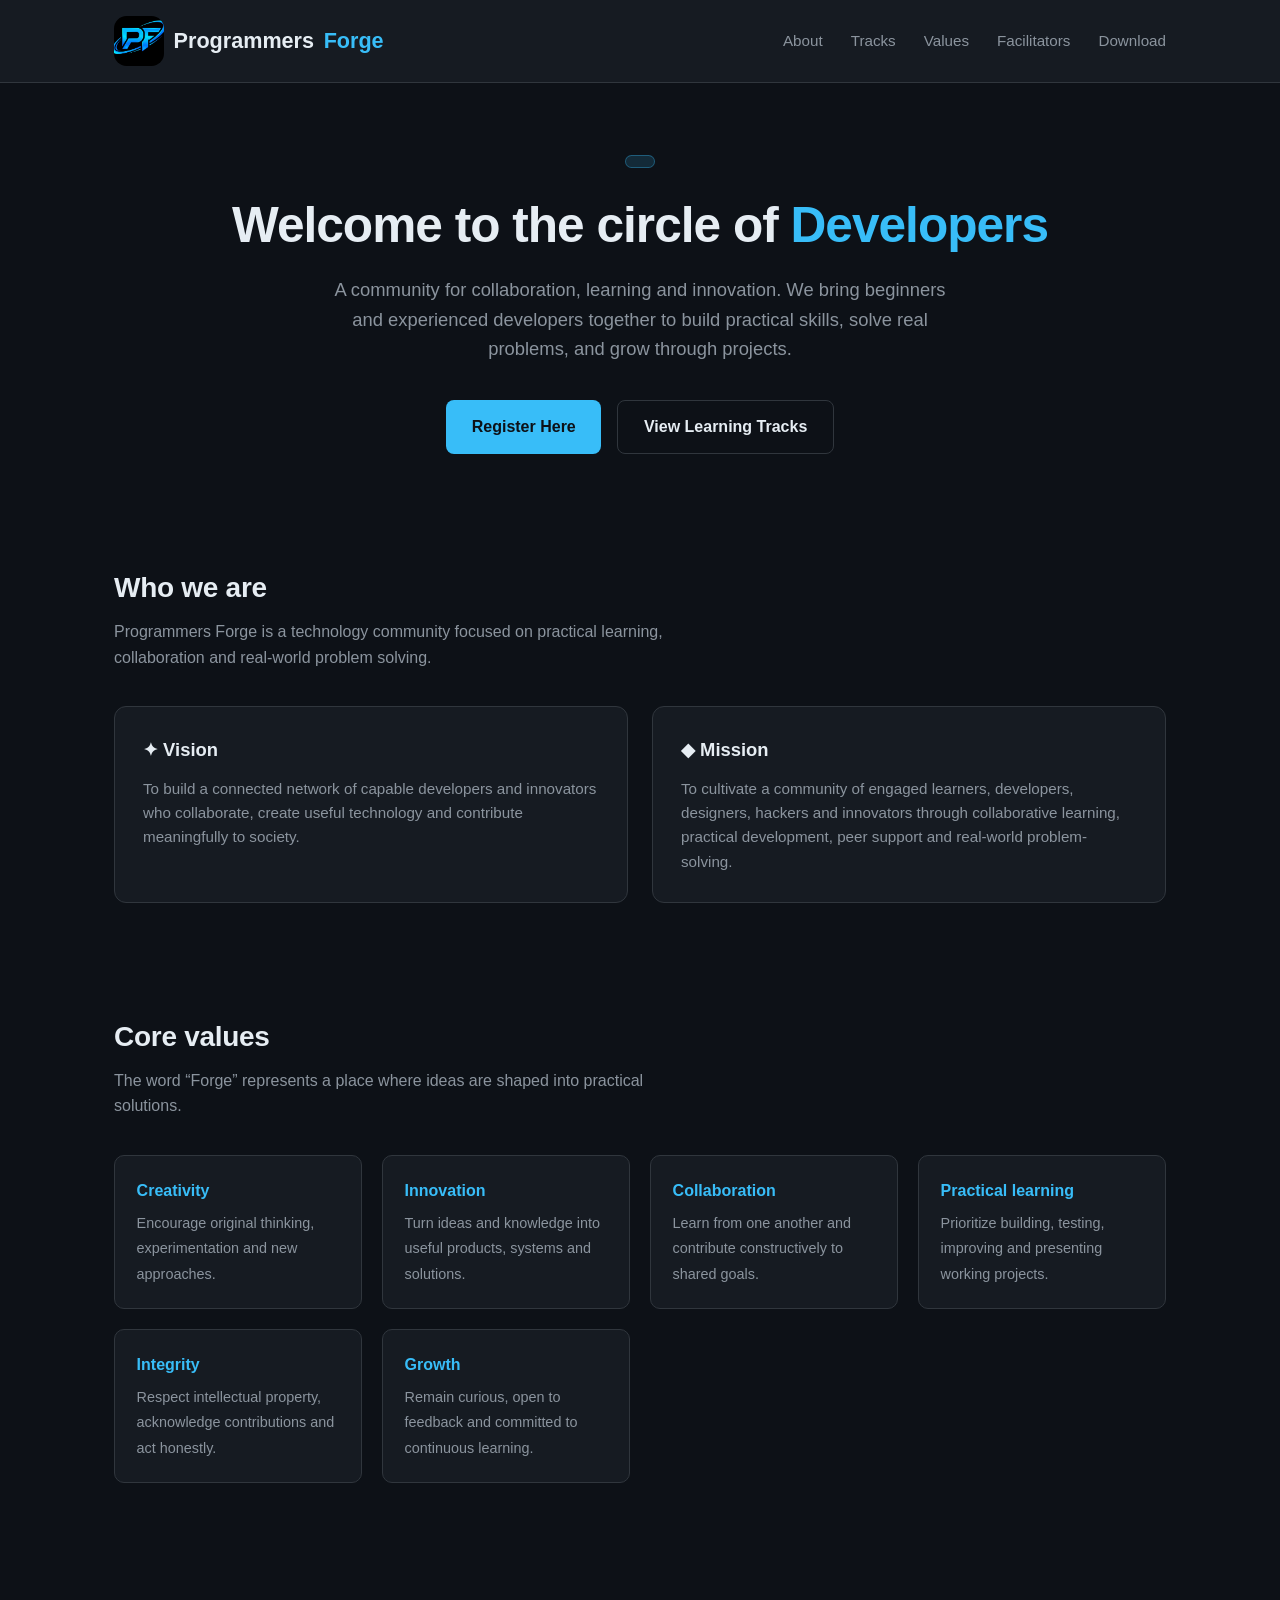
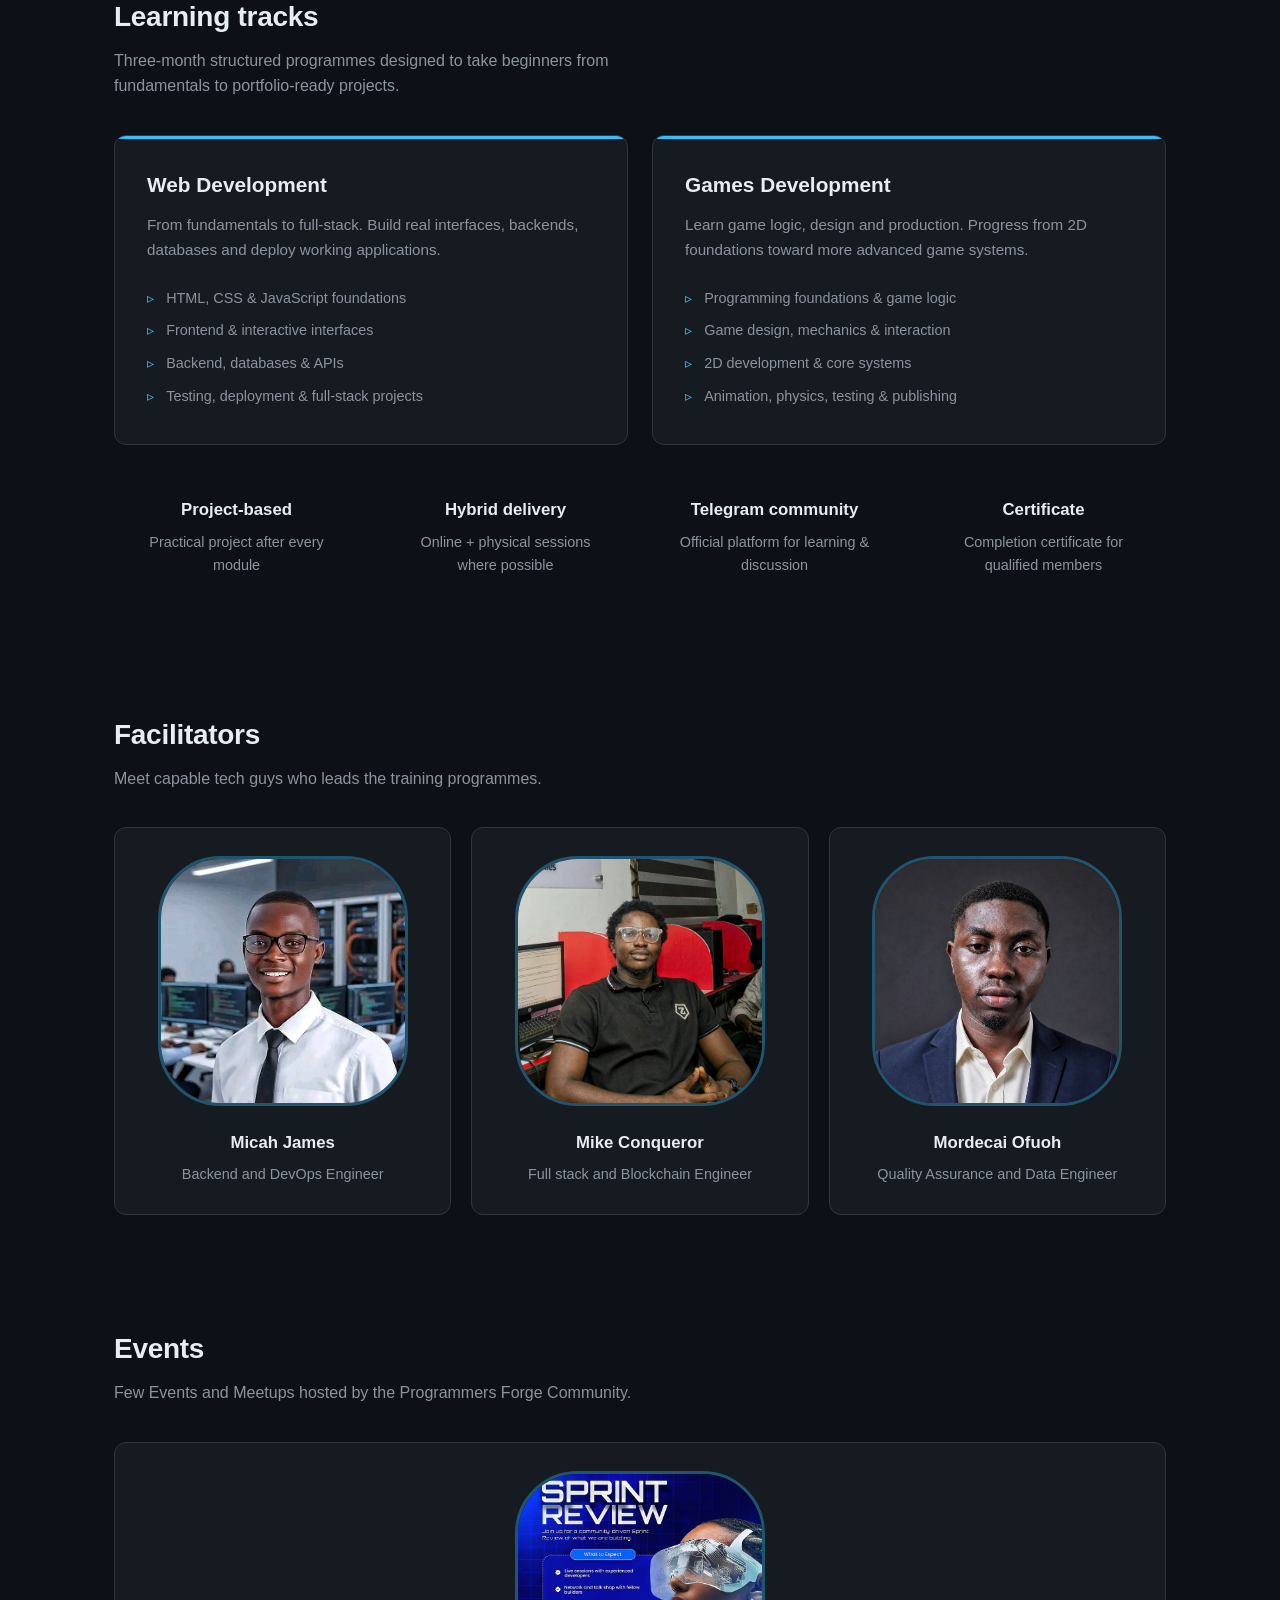
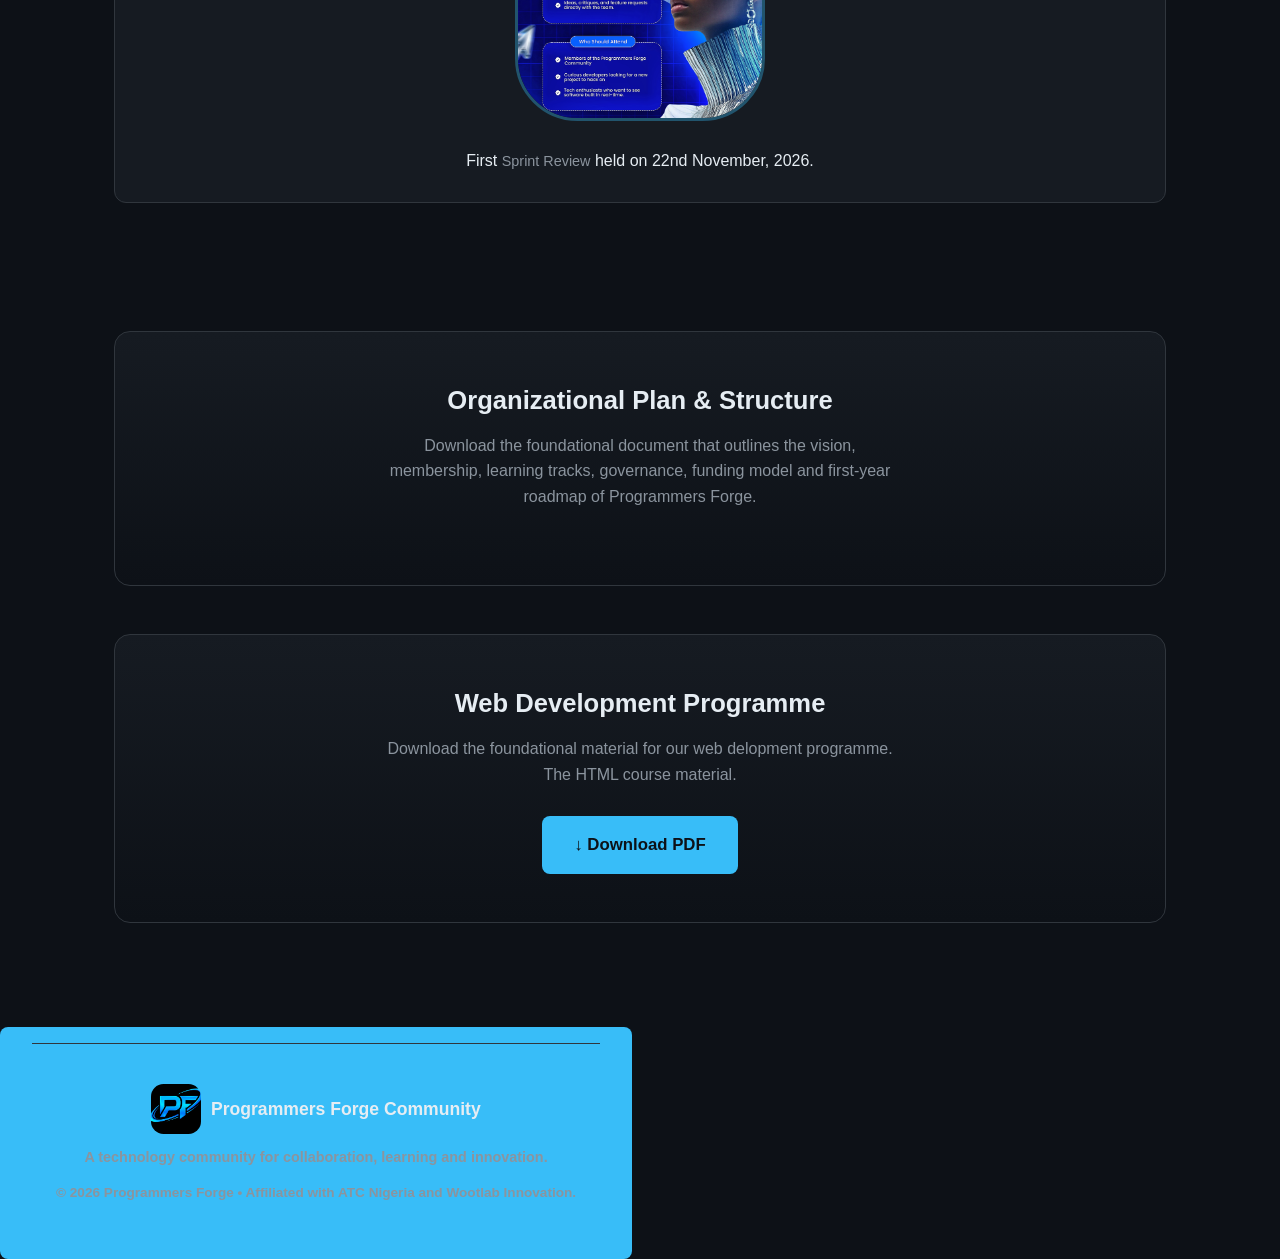
==== commit 471a1154: "Update index.html" ====
--- a/index.html
+++ b/index.html
@@ -459,7 +459,7 @@
             <div class="logo">
                 <img src="docs/logo.jpg" width="50" height="50" alt="Programmers Forge logo">
                 Programmers <span>Forge</span> 
-                <a href=”https://www.americantower.com">Affiliated with ATC Nigeria</a>
+                <a href=”https://www.americantower.com" Affiliated with ATC Nigeria</a>
             </div>
             <ul class="nav-links">
                 <li><a href="#about">About</a></li>
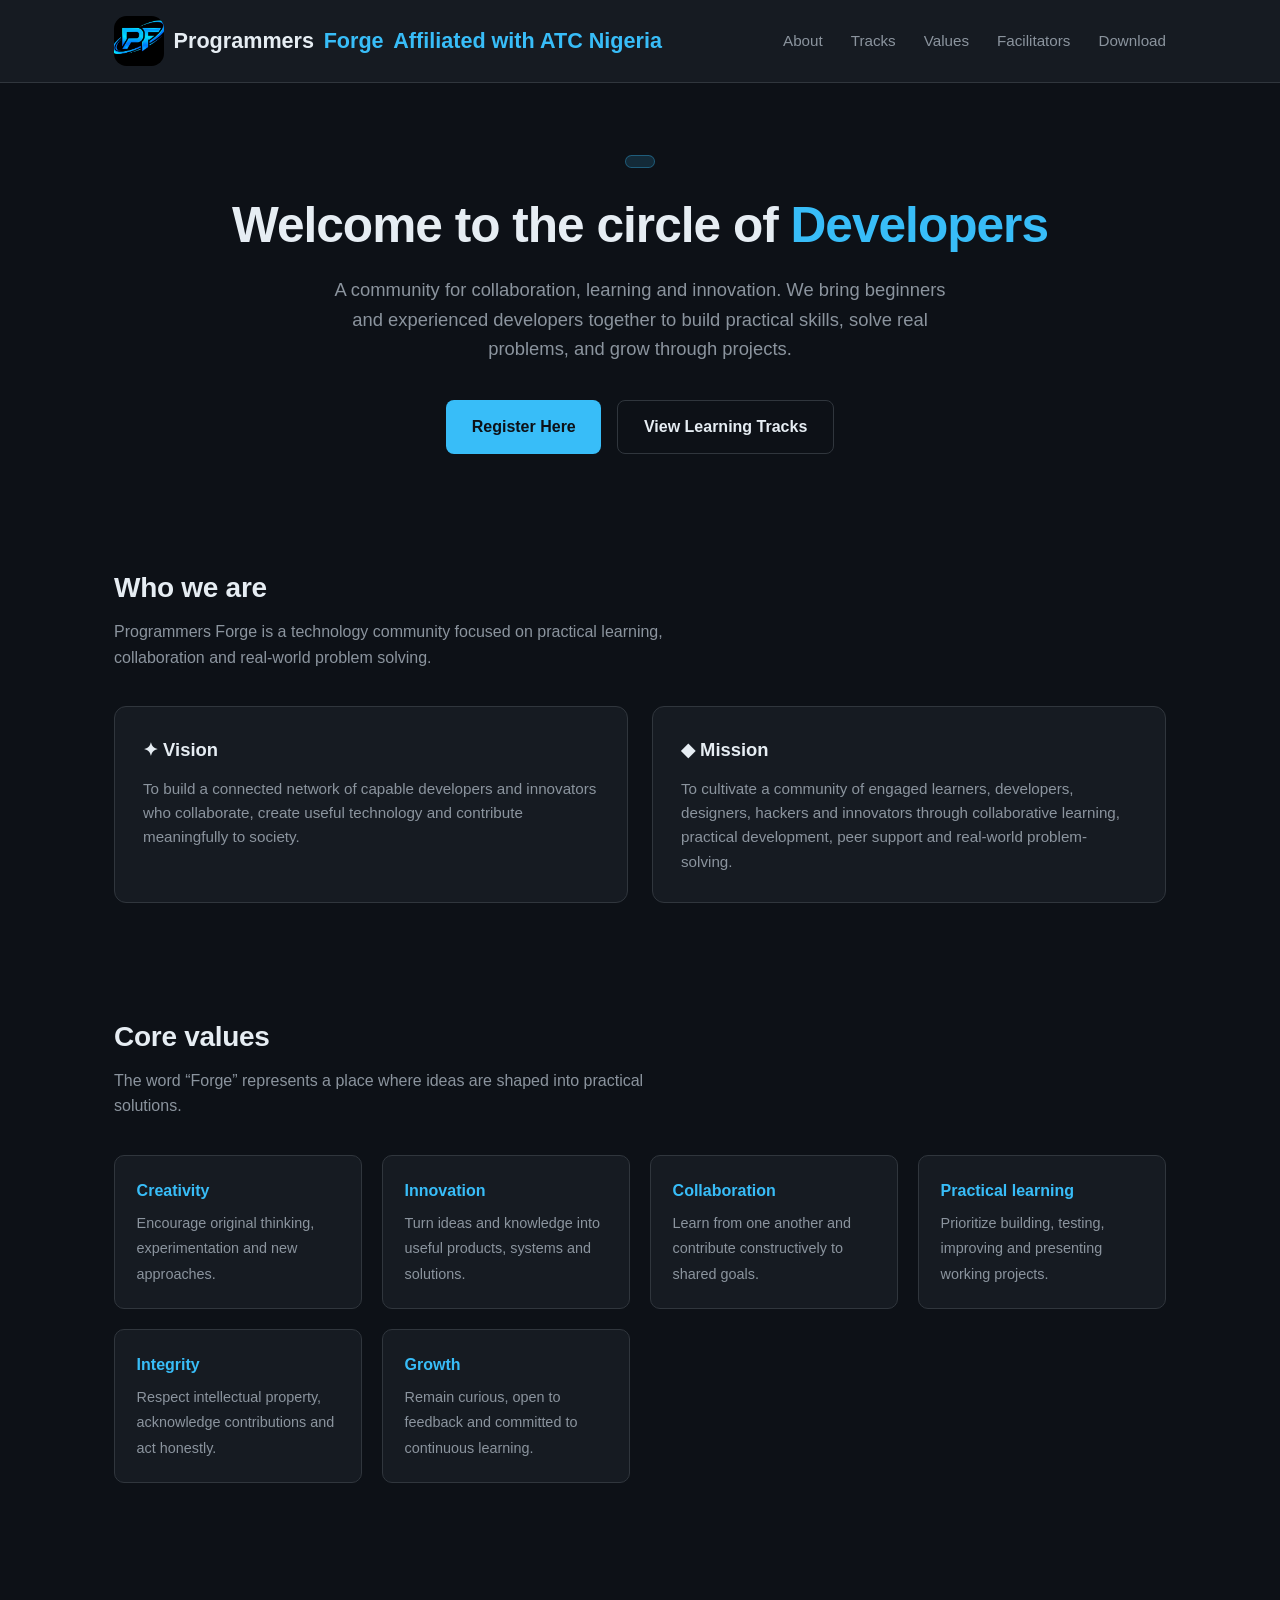
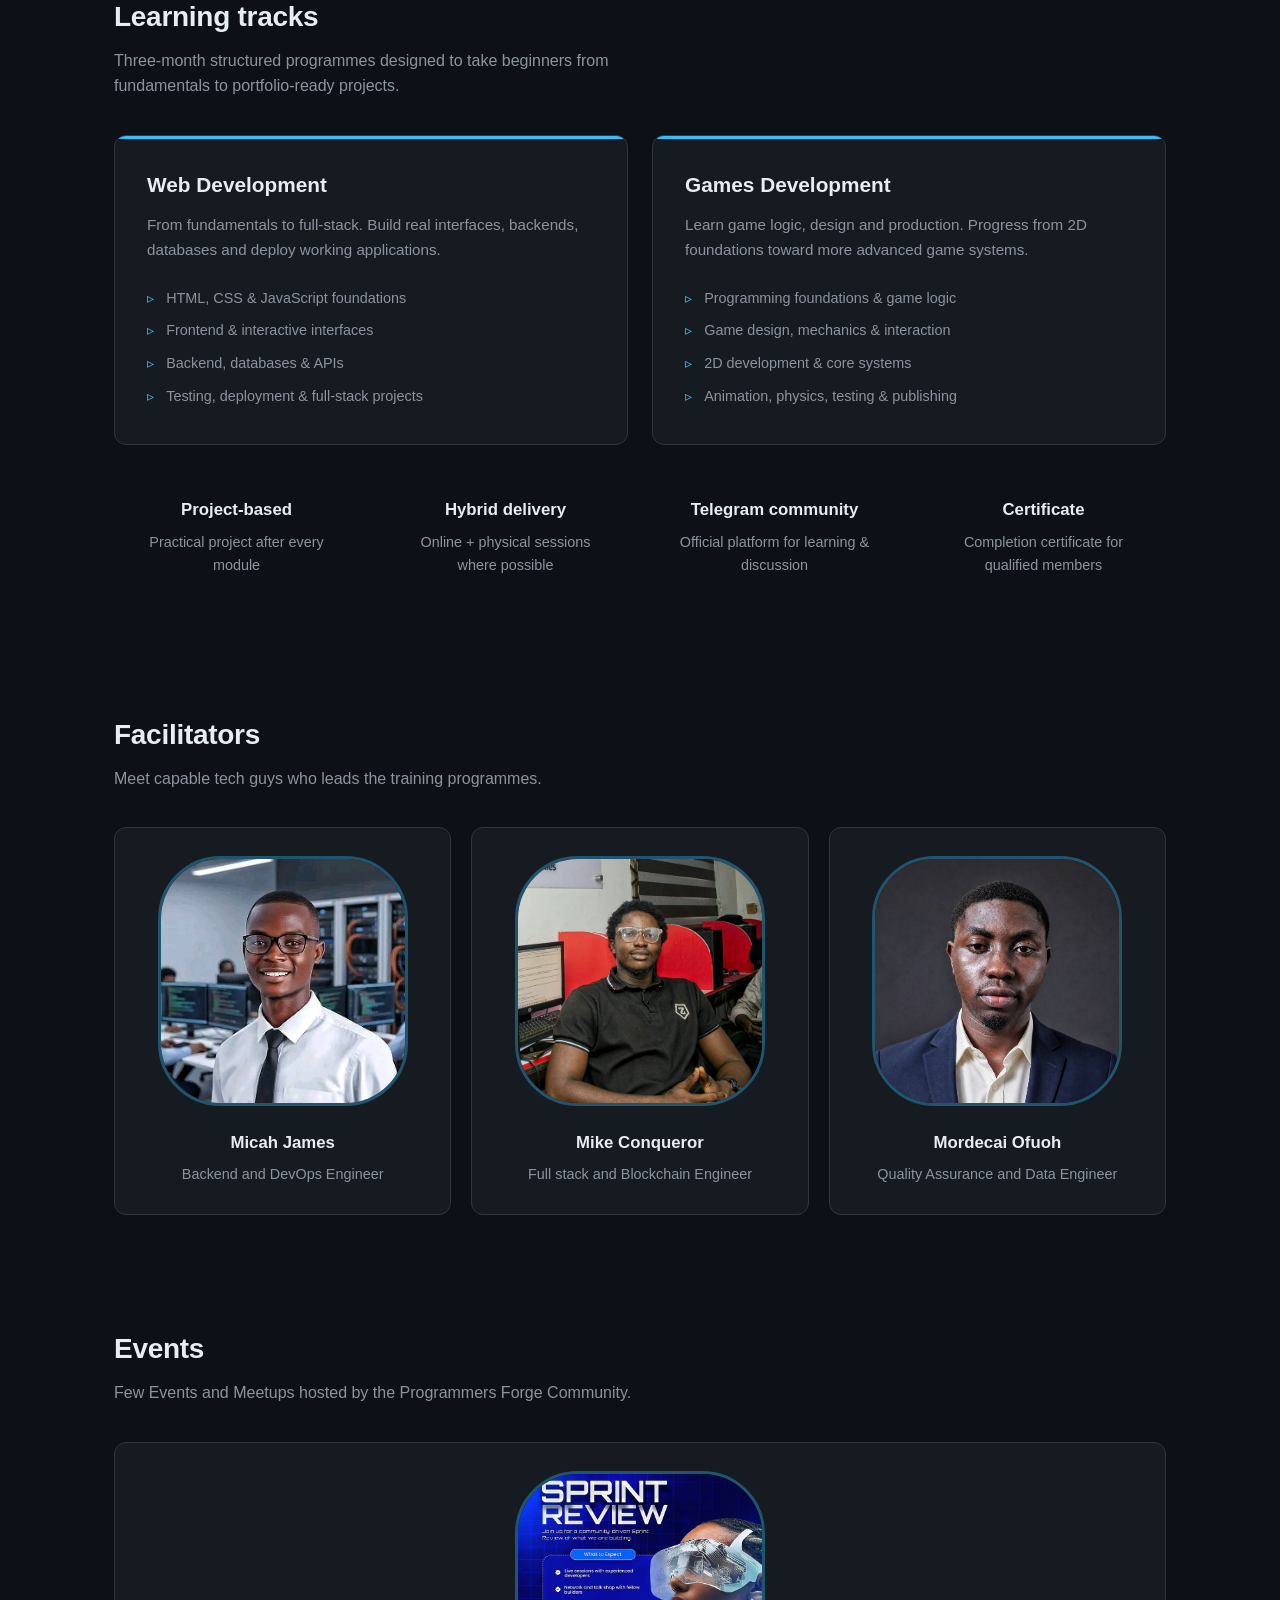
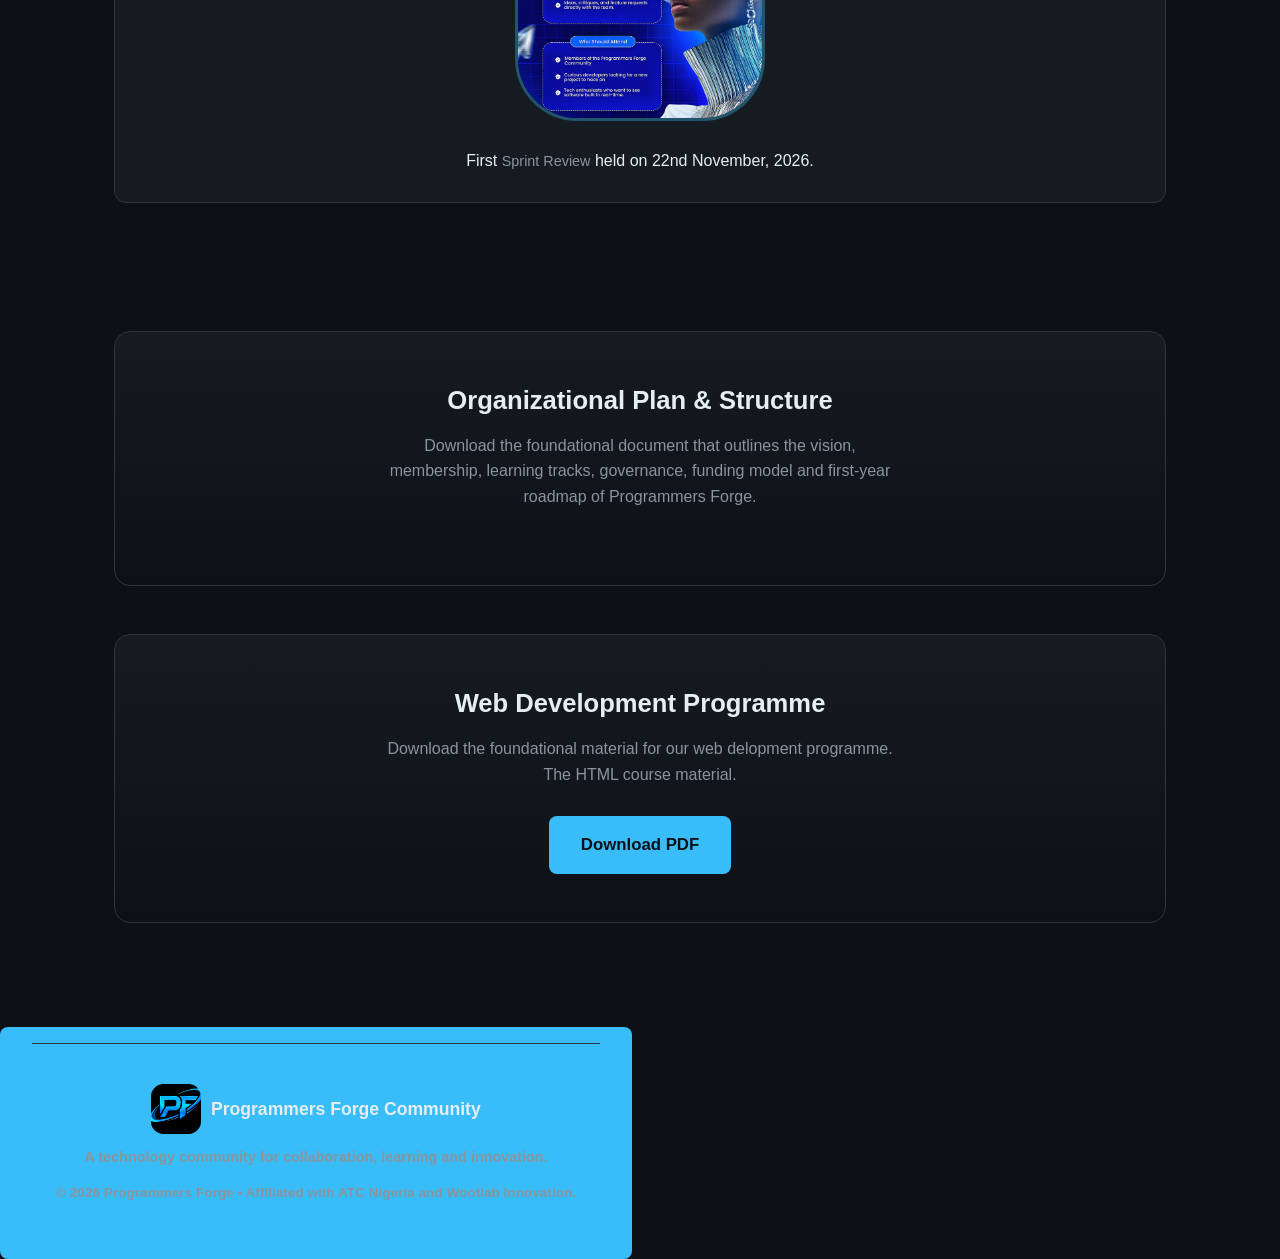
==== commit 81cc05c3: "Update index.html" ====
--- a/index.html
+++ b/index.html
@@ -459,7 +459,7 @@
             <div class="logo">
                 <img src="docs/logo.jpg" width="50" height="50" alt="Programmers Forge logo">
                 Programmers <span>Forge</span> 
-                <a href=”https://www.americantower.com" Affiliated with ATC Nigeria</a>
+                <a href=”https://americantower.com">Affiliated with ATC Nigeria</a>
             </div>
             <ul class="nav-links">
                 <li><a href="#about">About</a></li>
@@ -688,7 +688,7 @@
         href="docs/programmers_forge_html_handbook.pdf" 
         target="_blank"
         rel="noopener">
-        ↓ Download PDF
+         Download PDF
     </section>
 
     <!-- Footer -->
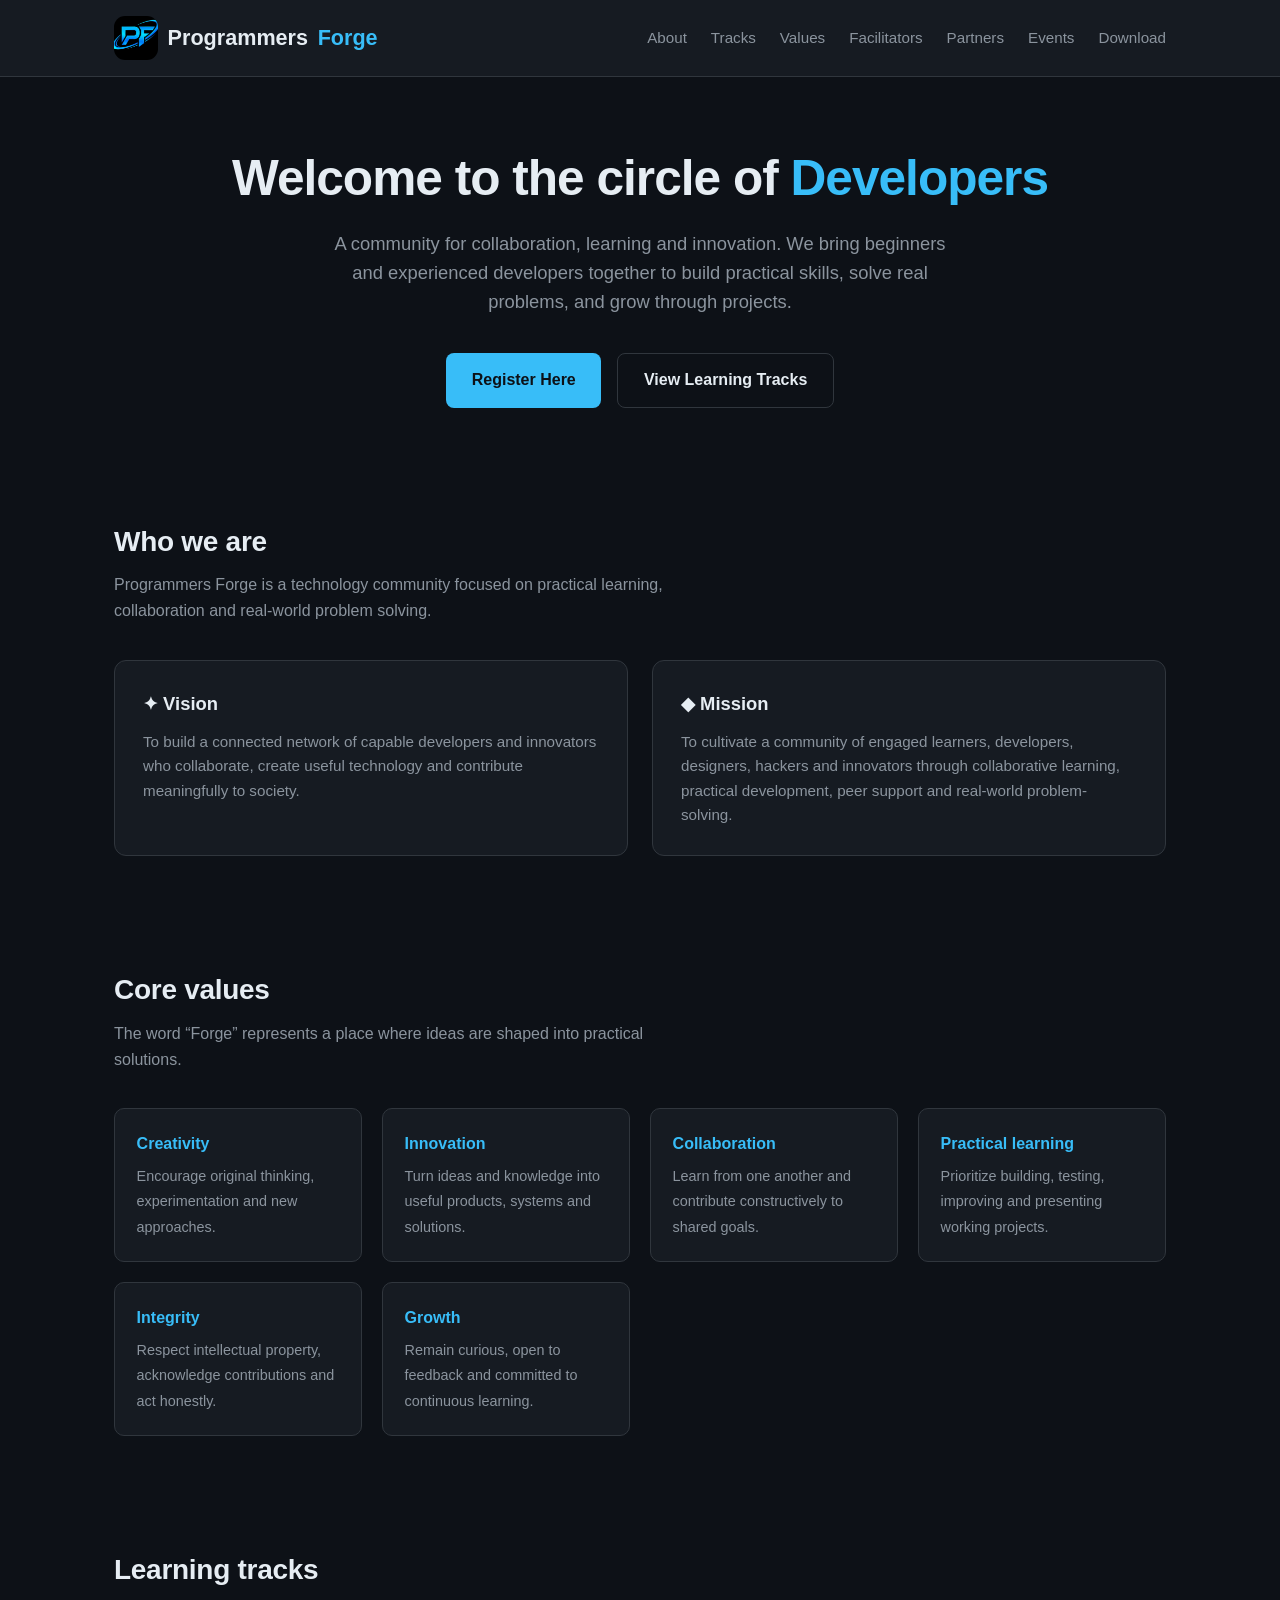
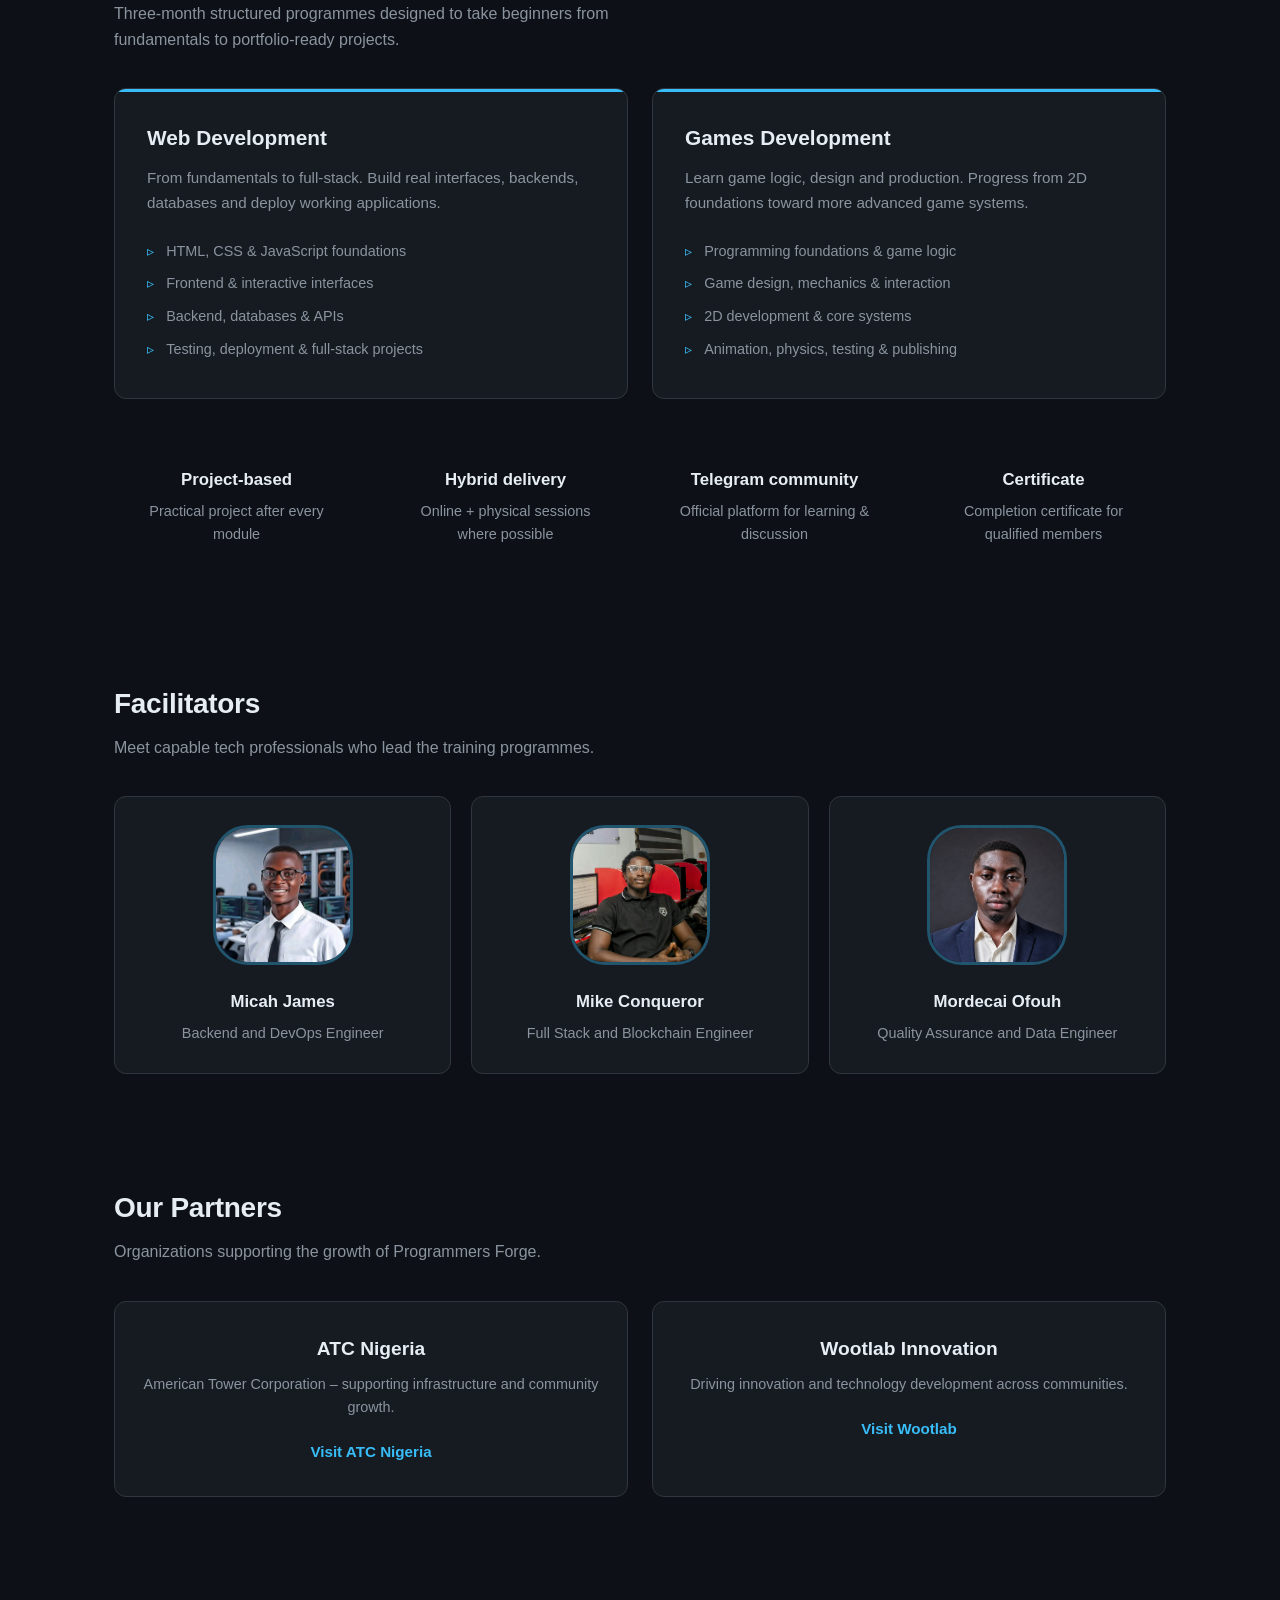
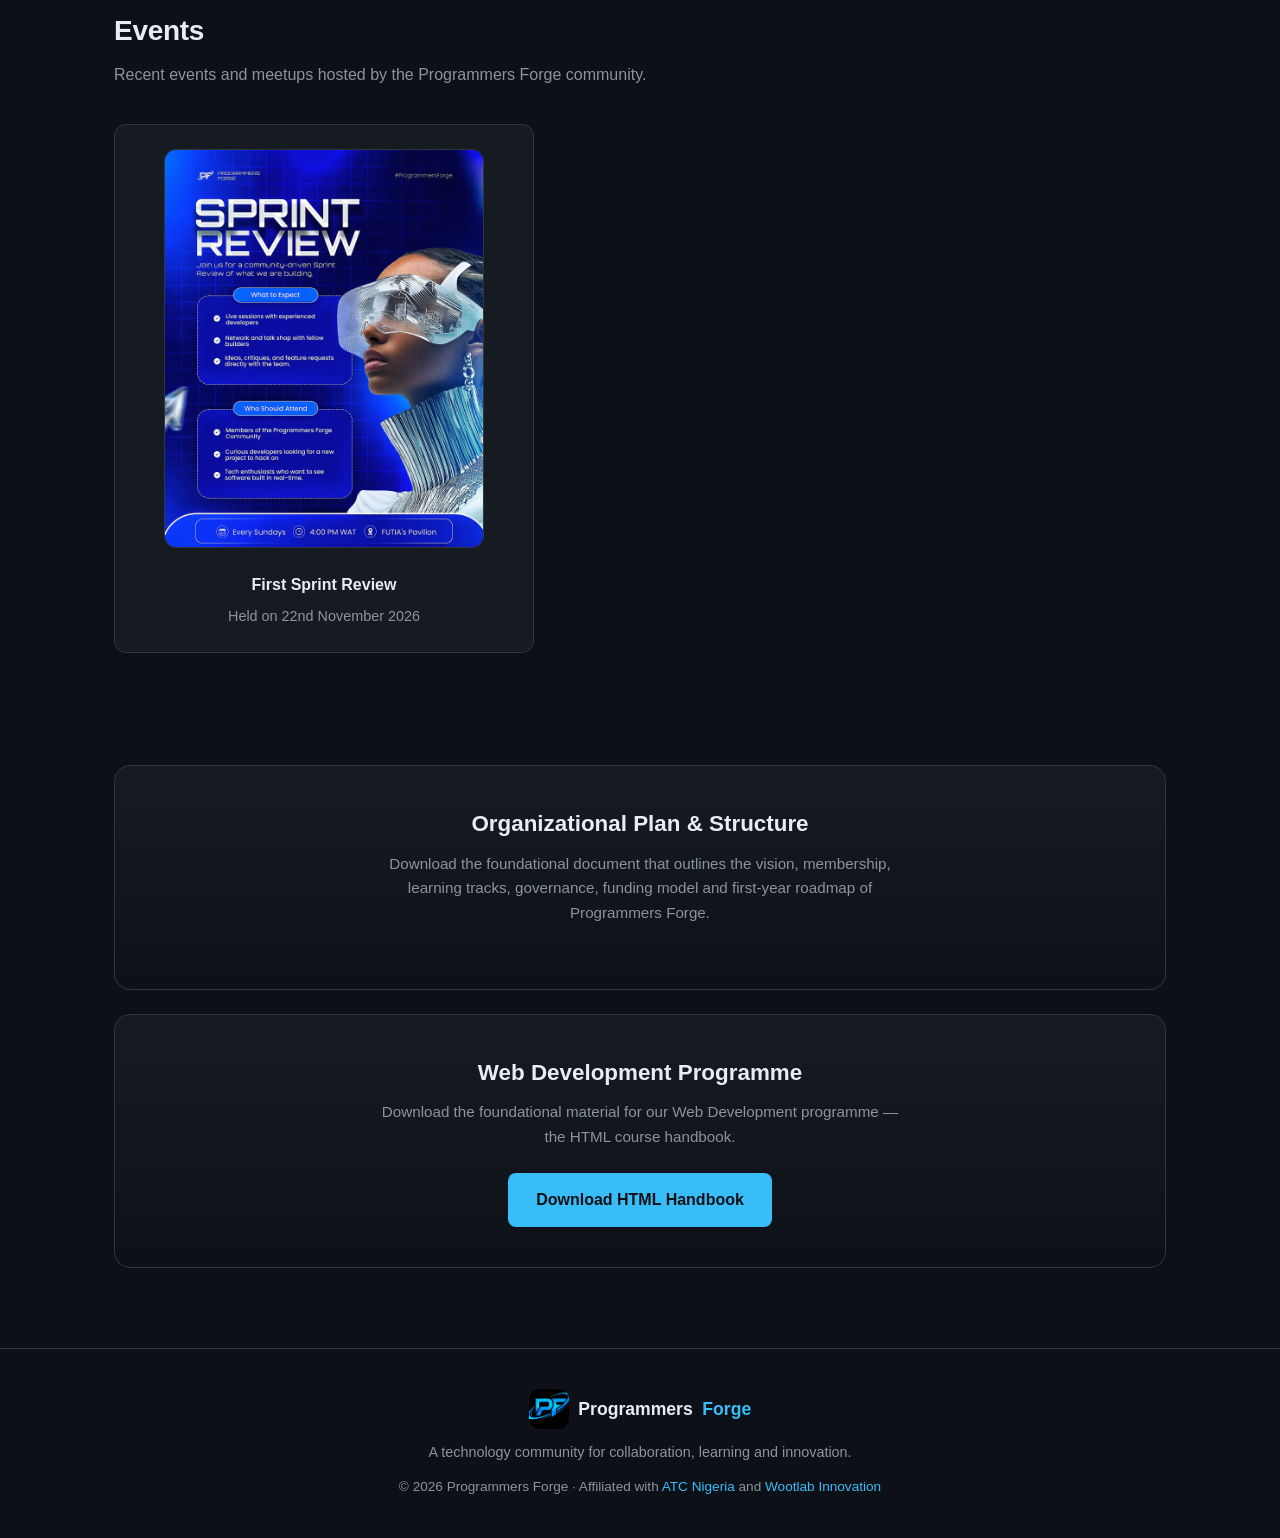
==== commit 29928201: "Add files via upload" ====
--- a/index.html
+++ b/index.html
@@ -13,8 +13,8 @@
             --border: #30363d;
             --text-primary: #e6edf3;
             --text-secondary: #8b949e;
-            --accent: #38bdf8;          /* Sky blue */
-            --accent-hover: #0ea5e9;    /* Deeper sky blue */
+            --accent: #38bdf8;
+            --accent-hover: #0ea5e9;
             --accent-soft: rgba(56, 189, 248, 0.15);
             --accent-border: rgba(56, 189, 248, 0.35);
         }
@@ -84,8 +84,9 @@
 
         .nav-links {
             display: flex;
-            gap: 1.75rem;
+            gap: 1.5rem;
             list-style: none;
+            flex-wrap: wrap;
         }
 
         .nav-links a {
@@ -275,8 +276,8 @@
         }
 
         .facilitator-card img {
-            width: 250px;
-            height: 250px;
+            width: 140px;
+            height: 140px;
             border-radius: 25%;
             margin-bottom: 1rem;
             border: 3px solid var(--accent-border);
@@ -356,7 +357,7 @@
             display: grid;
             grid-template-columns: repeat(auto-fit, minmax(240px, 1fr));
             gap: 1.5rem;
-            margin-top: 1rem;
+            margin-top: 2rem;
         }
 
         .feature {
@@ -375,6 +376,74 @@
         }
 
         .feature p {
+            color: var(--text-secondary);
+            font-size: 0.9rem;
+        }
+
+        /* Partners */
+        .partners-grid {
+            display: grid;
+            grid-template-columns: repeat(auto-fit, minmax(260px, 1fr));
+            gap: 1.5rem;
+        }
+
+        .partner-card {
+            background: var(--bg-card);
+            border: 1px solid var(--border);
+            border-radius: 12px;
+            padding: 2rem 1.5rem;
+            text-align: center;
+            transition: border-color 0.2s;
+        }
+
+        .partner-card:hover {
+            border-color: var(--accent);
+        }
+
+        .partner-card h3 {
+            font-size: 1.2rem;
+            margin-bottom: 0.5rem;
+            color: var(--text-primary);
+        }
+
+        .partner-card p {
+            color: var(--text-secondary);
+            font-size: 0.9rem;
+            margin-bottom: 1.25rem;
+        }
+
+        .partner-card a {
+            display: inline-block;
+            font-weight: 600;
+            font-size: 0.95rem;
+        }
+
+        /* Events */
+        .event-card {
+            background: var(--bg-card);
+            border: 1px solid var(--border);
+            border-radius: 12px;
+            padding: 1.5rem;
+            text-align: center;
+            max-width: 420px;
+        }
+
+        .event-card img {
+            width: 100%;
+            max-width: 320px;
+            height: auto;
+            border-radius: 12px;
+            margin-bottom: 1rem;
+            border: 1px solid var(--border);
+        }
+
+        .event-card strong {
+            display: block;
+            color: var(--text-primary);
+            margin-bottom: 0.35rem;
+        }
+
+        .event-card span {
             color: var(--text-secondary);
             font-size: 0.9rem;
         }
@@ -384,20 +453,21 @@
             background: linear-gradient(180deg, var(--bg-card) 0%, var(--bg-dark) 100%);
             border: 1px solid var(--border);
             border-radius: 16px;
-            padding: 3rem 2rem;
+            padding: 2.5rem 2rem;
             text-align: center;
-            margin: 1rem 0 3rem;
+            margin-bottom: 1.5rem;
         }
 
         .download-section h2 {
-            font-size: 1.6rem;
-            margin-bottom: 0.75rem;
+            font-size: 1.4rem;
+            margin-bottom: 0.6rem;
         }
 
         .download-section p {
             color: var(--text-secondary);
             max-width: 520px;
-            margin: 0 auto 1.75rem;
+            margin: 0 auto 1.5rem;
+            font-size: 0.95rem;
         }
 
         .download-btn {
@@ -406,10 +476,10 @@
             gap: 0.6rem;
             background: var(--accent);
             color: #0d1117;
-            padding: 1rem 2rem;
+            padding: 0.9rem 1.75rem;
             border-radius: 8px;
             font-weight: 700;
-            font-size: 1.05rem;
+            font-size: 1rem;
             transition: all 0.2s;
         }
 
@@ -435,6 +505,11 @@
             font-size: 1.1rem;
         }
 
+        footer .logo img {
+            width: 40px;
+            height: 40px;
+        }
+
         /* Responsive */
         @media (max-width: 700px) {
             .nav-links {
@@ -446,7 +521,12 @@
             }
 
             .download-section {
-                padding: 2.25rem 1.25rem;
+                padding: 2rem 1.25rem;
+            }
+
+            .facilitator-card img {
+                width: 120px;
+                height: 120px;
             }
         }
     </style>
@@ -457,15 +537,16 @@
     <header>
         <nav class="nav">
             <div class="logo">
-                <img src="docs/logo.jpg" width="50" height="50" alt="Programmers Forge logo">
-                Programmers <span>Forge</span> 
-                <a href=”https://americantower.com">Affiliated with ATC Nigeria</a>
+                <img src="docs/logo.jpg" width="44" height="44" alt="Programmers Forge logo">
+                Programmers <span>Forge</span>
             </div>
             <ul class="nav-links">
                 <li><a href="#about">About</a></li>
                 <li><a href="#tracks">Tracks</a></li>
                 <li><a href="#values">Values</a></li>
                 <li><a href="#facilitators">Facilitators</a></li>
+                <li><a href="#partners">Partners</a></li>
+                <li><a href="#events">Events</a></li>
                 <li><a href="#download">Download</a></li>
             </ul>
         </nav>
@@ -473,7 +554,7 @@
 
     <!-- Hero -->
     <section class="hero">
-        <div class="hero-badge"></div>
+       <!-- <div class="hero-badge">Technology Community</div>-->
         <h1>Welcome to the circle of <span>Developers</span></h1>
         <p>
             A community for collaboration, learning and innovation. 
@@ -481,7 +562,7 @@
             solve real problems, and grow through projects.
         </p>
         <div class="hero-buttons">
-            <a href="https://forms.gle/5eBDGkRrgoU51Q5h6" class="btn btn-primary">
+            <a href="https://forms.gle/5eBDGkRrgoU51Q5h6" class="btn btn-primary" target="_blank" rel="noopener">
                 Register Here
             </a>
             <a href="#tracks" class="btn btn-secondary">
@@ -618,44 +699,66 @@
     <section id="facilitators">
         <h2 class="section-title">Facilitators</h2>
         <p class="section-subtitle">
-           Meet capable tech guys who leads the training programmes.
+            Meet capable tech professionals who lead the training programmes.
         </p>
 
         <div class="values-grid">
             <div class="facilitator-card">
-                <img src="docs/mhyka.jpg" width="110" height="110" alt="Micah James">
+                <img src="docs/mhyka.jpg" width="140" height="140" alt="Micah James">
                 <strong>Micah James</strong>
                 <span>Backend and DevOps Engineer</span>
             </div>
             <div class="facilitator-card">
-                <img src="docs/mike.jpg" width="110" height="110" alt="Conqueror Mike">
-                <strong>Mike Conqueror</strong></strong>
-                <span>Full stack and Blockchain Engineer</span>
+                <img src="docs/mike.jpg" width="140" height="140" alt="Mike Conqueror">
+                <strong>Mike Conqueror</strong>
+                <span>Full Stack and Blockchain Engineer</span>
             </div>
             <div class="facilitator-card">
-                <img src="docs/mordy.jpg" width="110" height="110" alt="Mordecai Ofouh">
-                <strong>Mordecai Ofuoh</strong>
+                <img src="docs/mordy.jpg" width="140" height="140" alt="Mordecai Ofouh">
+                <strong>Mordecai Ofouh</strong>
                 <span>Quality Assurance and Data Engineer</span>
             </div>
         </div>
     </section>
 
-<section id="facilitators">
+    <!-- Partners -->
+    <section id="partners">
+        <h2 class="section-title">Our Partners</h2>
+        <p class="section-subtitle">
+            Organizations supporting the growth of Programmers Forge.
+        </p>
+
+        <div class="partners-grid">
+            <div class="partner-card">
+                <h3>ATC Nigeria</h3>
+                <p>American Tower Corporation – supporting infrastructure and community growth.</p>
+                <a href="https://www.americantower.com/en-ng/" target="_blank" rel="noopener">
+                    Visit ATC Nigeria 
+                </a>
+            </div>
+            <div class="partner-card">
+                <h3>Wootlab Innovation</h3>
+                <p>Driving innovation and technology development across communities.</p>
+                <a href="https://wootlab.ng" target="_blank" rel="noopener">
+                    Visit Wootlab 
+                </a>
+            </div>
+        </div>
+    </section>
+
+    <!-- Events -->
+    <section id="events">
         <h2 class="section-title">Events</h2>
         <p class="section-subtitle">
-           Few Events and Meetups hosted by the Programmers Forge Community.
+            Recent events and meetups hosted by the Programmers Forge community.
         </p>
 
-        <div class="values-grid">
-            <div class="facilitator-card">
-                <img src="docs/sprint_review.jpeg" width="110" height="220" alt="Sprint Review Flier ">
-                <strong></strong>
-                First <span>Sprint Review</span> held on 22nd November, 2026.
-            </div>
+        <div class="event-card">
+            <img src="docs/sprint_review.jpeg" alt="Sprint Review Flyer">
+            <strong>First Sprint Review</strong>
+            <span>Held on 22nd November 2026</span>
         </div>
     </section>
-
-
 
     <!-- Download Section -->
     <section id="download">
@@ -667,41 +770,42 @@
                 Programmers Forge.
             </p>
           <!--  <a class="download-btn" 
-               href="https://github.com/ProgrammersForge/programmers-forge/blob/main/docs/PROGRAMMERS_FORGE_PLAN_AND_STRUCTURE.pdf" 
+               href="docs/PROGRAMMERS_FORGE_PLAN_AND_STRUCTURE.pdf" 
                target="_blank"
                rel="noopener">
                 ↓ Download PDF
             </a> -->
         </div>
-        </div>
+
         <div class="download-section">
-        <h2>Web Development Programme</h2>
-        <p>
-        Download the foundational material for our web delopment programme. The HTML course material.
-        </p>
-        
-        <!-- 
-        REPLACE the href below with your actual GitHub file page link.
-        Example: https://github.com/USERNAME/REPO/blob/main/PROGRAMMERS_FORGE_PLAN_AND_STRUCTURE.pdf
-        -->
-        <a class="download-btn" 
-        href="docs/programmers_forge_html_handbook.pdf" 
-        target="_blank"
-        rel="noopener">
-         Download PDF
+            <h2>Web Development Programme</h2>
+            <p>
+                Download the foundational material for our Web Development programme — 
+                the HTML course handbook.
+            </p>
+            <a class="download-btn" 
+               href="docs/programmers_forge_html_handbook.pdf" 
+               target="_blank"
+               rel="noopener">
+                 Download HTML Handbook
+            </a>
+        </div>
     </section>
 
     <!-- Footer -->
-  <footer>
+    <footer>
         <div class="logo">
-            <img src="docs/logo.jpg" width="50" height="50" alt="Programmers Forge logo">
-            Programmers Forge Community
+            <img src="docs/logo.jpg" width="40" height="40" alt="Programmers Forge logo">
+            Programmers <span>Forge</span>
         </div>
         <p>A technology community for collaboration, learning and innovation.</p>
         <p style="margin-top: 0.75rem; font-size: 0.85rem;">
-            © 2026 Programmers Forge • Affiliated with ATC Nigeria and Wootlab Innovation. 
+            © 2026 Programmers Forge · Affiliated with 
+            <a href="https://www.americantower.com/en-ng/" target="_blank" rel="noopener">ATC Nigeria</a> 
+            and 
+            <a href="https://wootlab.ng" target="_blank" rel="noopener">Wootlab Innovation</a>
         </p>
-  </footer>
+    </footer>
 
 </body>
-</html>
+</html>
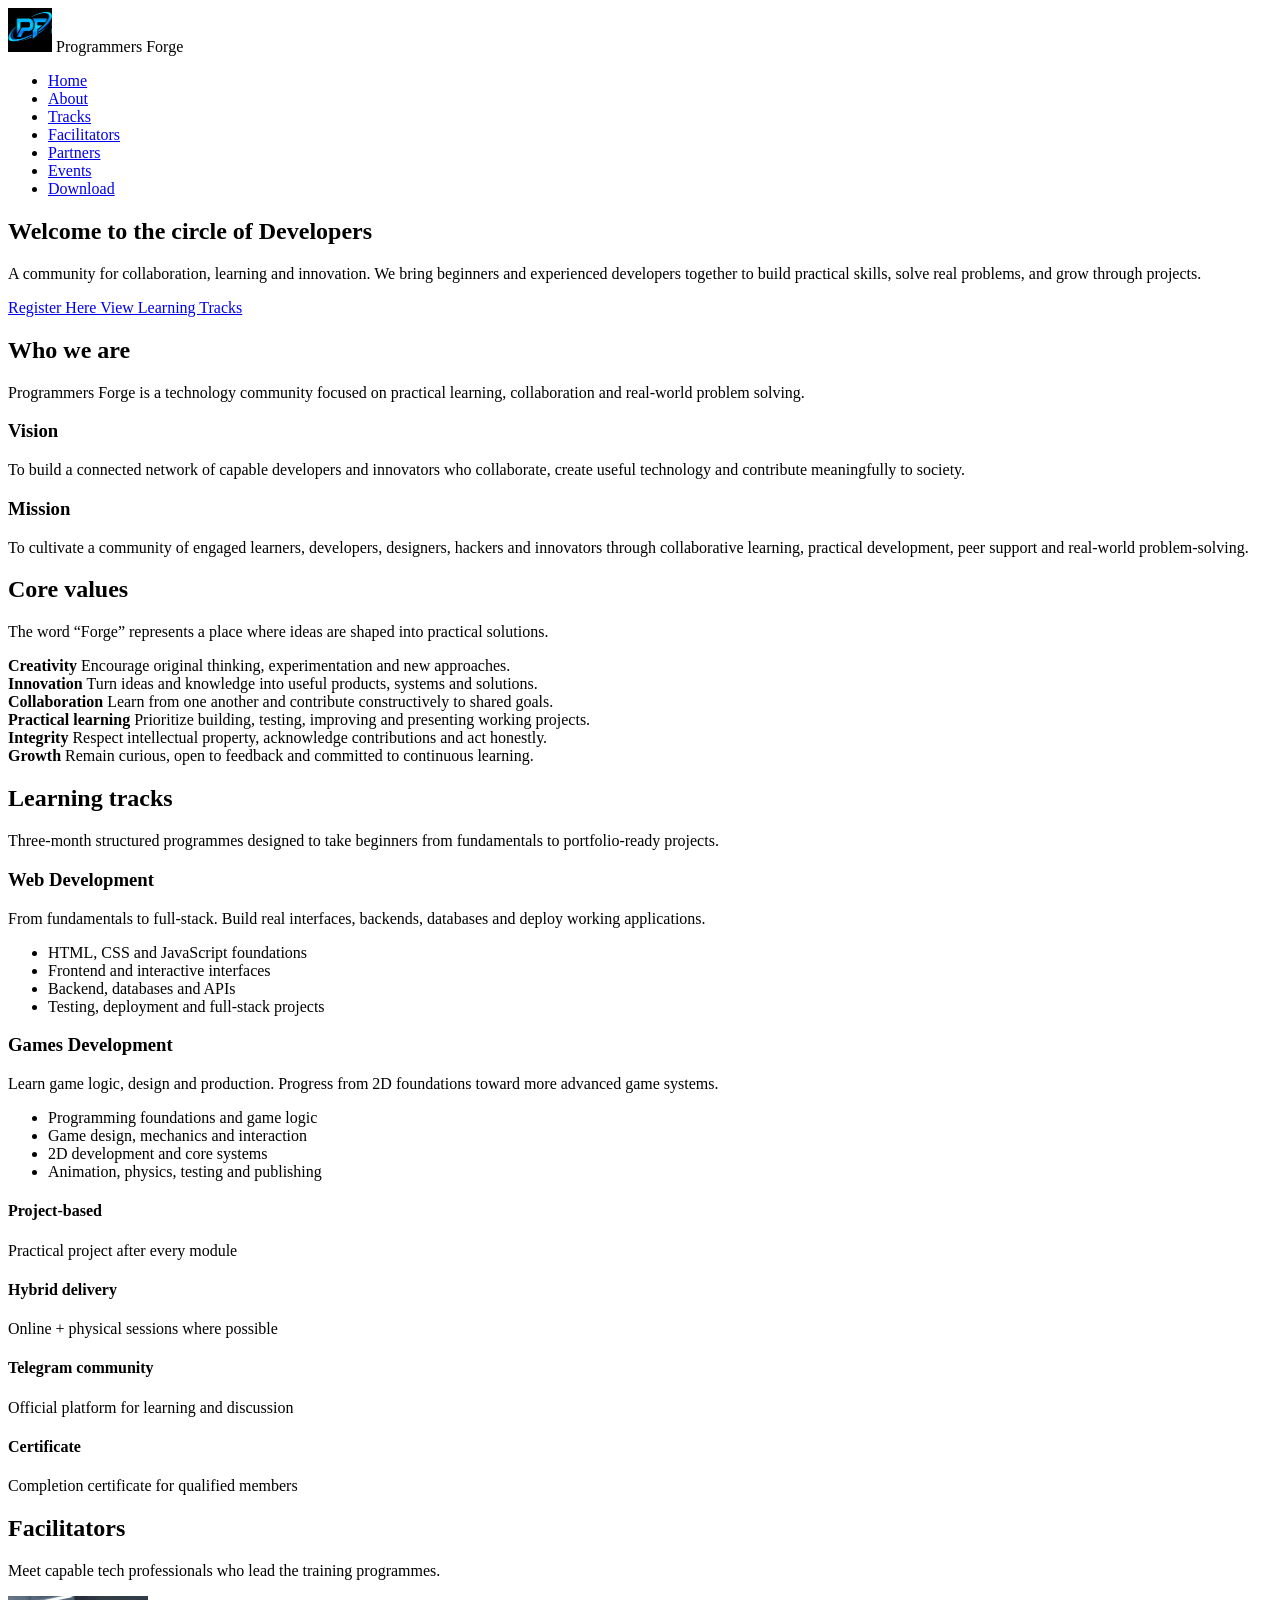
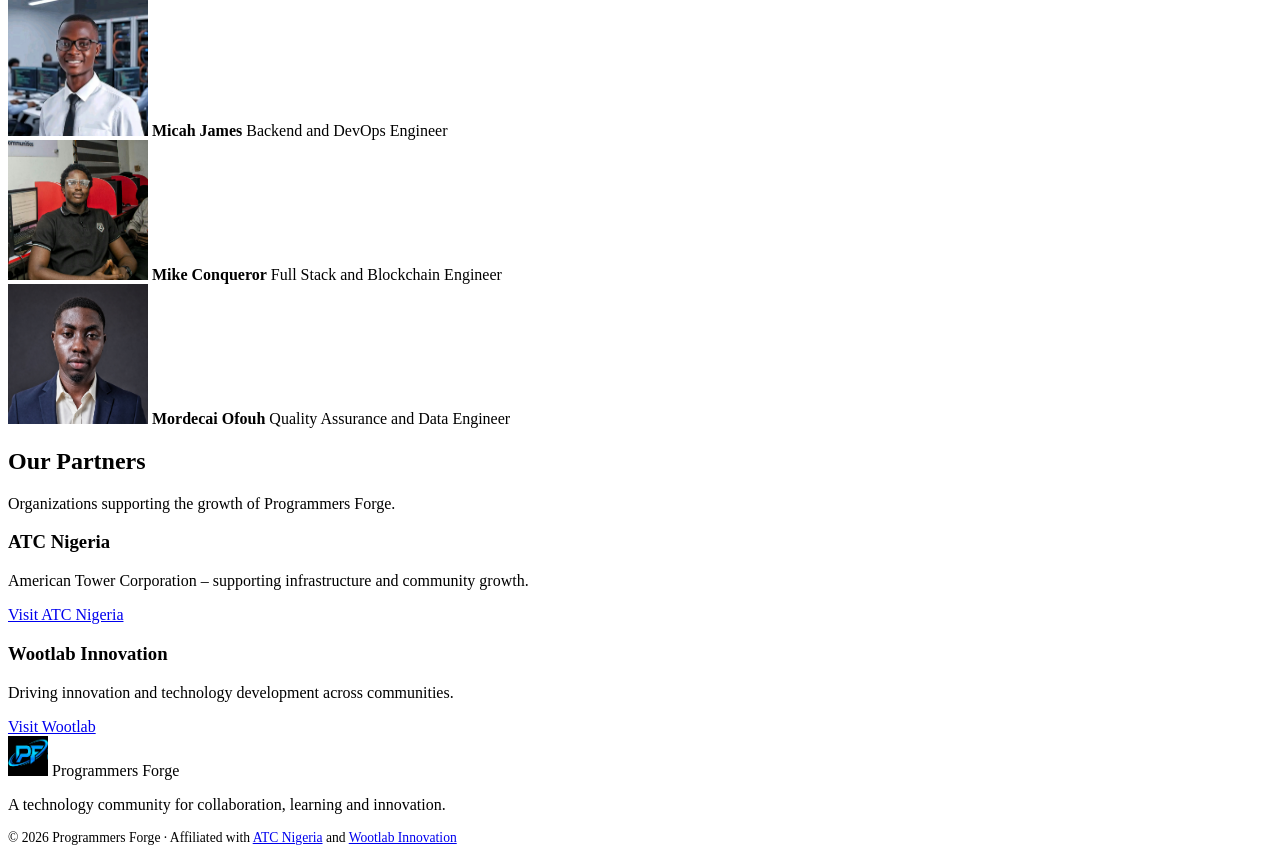
==== commit 21e44e89: "Add files via upload" ====
--- a/index.html
+++ b/index.html
@@ -5,531 +5,7 @@
     <meta name="viewport" content="width=device-width, initial-scale=1.0">
     <title>Programmers Forge | Technology Community for Collaboration, Learning & Innovation</title>
     <meta name="description" content="Programmers Forge is a technology community for collaboration, learning and innovation. Join our Web Development and Games Development tracks.">
-    <style>
-        :root {
-            --bg-dark: #0d1117;
-            --bg-card: #161b22;
-            --bg-hover: #21262d;
-            --border: #30363d;
-            --text-primary: #e6edf3;
-            --text-secondary: #8b949e;
-            --accent: #38bdf8;
-            --accent-hover: #0ea5e9;
-            --accent-soft: rgba(56, 189, 248, 0.15);
-            --accent-border: rgba(56, 189, 248, 0.35);
-        }
-
-        * {
-            margin: 0;
-            padding: 0;
-            box-sizing: border-box;
-        }
-
-        body {
-            font-family: -apple-system, BlinkMacSystemFont, "Segoe UI", Helvetica, Arial, sans-serif;
-            background-color: var(--bg-dark);
-            color: var(--text-primary);
-            line-height: 1.6;
-        }
-
-        a {
-            color: var(--accent);
-            text-decoration: none;
-        }
-
-        a:hover {
-            text-decoration: underline;
-        }
-
-        img {
-            border-radius: 25%;
-            object-fit: cover;
-        }
-
-        /* Header */
-        header {
-            background: var(--bg-card);
-            border-bottom: 1px solid var(--border);
-            position: sticky;
-            top: 0;
-            z-index: 100;
-        }
-
-        .nav {
-            max-width: 1100px;
-            margin: 0 auto;
-            padding: 1rem 1.5rem;
-            display: flex;
-            justify-content: space-between;
-            align-items: center;
-        }
-
-        .logo {
-            font-size: 1.35rem;
-            font-weight: 700;
-            color: var(--text-primary);
-            display: flex;
-            align-items: center;
-            gap: 0.6rem;
-        }
-
-        .logo img {
-            border-radius: 25%;
-            display: block;
-        }
-
-        .logo span {
-            color: var(--accent);
-        }
-
-        .nav-links {
-            display: flex;
-            gap: 1.5rem;
-            list-style: none;
-            flex-wrap: wrap;
-        }
-
-        .nav-links a {
-            color: var(--text-secondary);
-            font-size: 0.95rem;
-            font-weight: 500;
-            transition: color 0.2s;
-        }
-
-        .nav-links a:hover {
-            color: var(--text-primary);
-            text-decoration: none;
-        }
-
-        /* Hero */
-        .hero {
-            max-width: 1100px;
-            margin: 0 auto;
-            padding: 4.5rem 1.5rem 3.5rem;
-            text-align: center;
-        }
-
-        .hero-badge {
-            display: inline-block;
-            background: var(--accent-soft);
-            color: var(--accent);
-            font-size: 0.85rem;
-            font-weight: 600;
-            padding: 0.35rem 0.9rem;
-            border-radius: 999px;
-            margin-bottom: 1.25rem;
-            border: 1px solid var(--accent-border);
-        }
-
-        .hero h1 {
-            font-size: clamp(2.1rem, 5vw, 3.1rem);
-            font-weight: 800;
-            line-height: 1.2;
-            margin-bottom: 1.25rem;
-            letter-spacing: -0.02em;
-        }
-
-        .hero h1 span {
-            color: var(--accent);
-        }
-
-        .hero p {
-            font-size: 1.15rem;
-            color: var(--text-secondary);
-            max-width: 640px;
-            margin: 0 auto 2.25rem;
-        }
-
-        .hero-buttons {
-            display: flex;
-            gap: 1rem;
-            justify-content: center;
-            flex-wrap: wrap;
-        }
-
-        .btn {
-            display: inline-flex;
-            align-items: center;
-            gap: 0.5rem;
-            padding: 0.85rem 1.6rem;
-            border-radius: 8px;
-            font-weight: 600;
-            font-size: 1rem;
-            transition: all 0.2s;
-            cursor: pointer;
-            border: none;
-        }
-
-        .btn-primary {
-            background: var(--accent);
-            color: #0d1117;
-        }
-
-        .btn-primary:hover {
-            background: var(--accent-hover);
-            text-decoration: none;
-            transform: translateY(-1px);
-        }
-
-        .btn-secondary {
-            background: transparent;
-            color: var(--text-primary);
-            border: 1px solid var(--border);
-        }
-
-        .btn-secondary:hover {
-            background: var(--bg-hover);
-            border-color: var(--text-secondary);
-            text-decoration: none;
-        }
-
-        /* Sections */
-        section {
-            max-width: 1100px;
-            margin: 0 auto;
-            padding: 3.5rem 1.5rem;
-        }
-
-        .section-title {
-            font-size: 1.75rem;
-            font-weight: 700;
-            margin-bottom: 0.5rem;
-            letter-spacing: -0.01em;
-        }
-
-        .section-subtitle {
-            color: var(--text-secondary);
-            margin-bottom: 2.25rem;
-            max-width: 560px;
-        }
-
-        /* Vision / Mission cards */
-        .grid-2 {
-            display: grid;
-            grid-template-columns: repeat(auto-fit, minmax(280px, 1fr));
-            gap: 1.5rem;
-        }
-
-        .card {
-            background: var(--bg-card);
-            border: 1px solid var(--border);
-            border-radius: 12px;
-            padding: 1.75rem;
-            transition: border-color 0.2s;
-        }
-
-        .card:hover {
-            border-color: #484f58;
-        }
-
-        .card h3 {
-            font-size: 1.15rem;
-            margin-bottom: 0.75rem;
-            display: flex;
-            align-items: center;
-            gap: 0.5rem;
-        }
-
-        .card p {
-            color: var(--text-secondary);
-            font-size: 0.95rem;
-        }
-
-        /* Values + Facilitators grid */
-        .values-grid {
-            display: grid;
-            grid-template-columns: repeat(auto-fit, minmax(220px, 1fr));
-            gap: 1.25rem;
-        }
-
-        .value-item {
-            background: var(--bg-card);
-            border: 1px solid var(--border);
-            border-radius: 10px;
-            padding: 1.35rem;
-        }
-
-        .value-item strong {
-            display: block;
-            color: var(--accent);
-            margin-bottom: 0.4rem;
-            font-size: 1rem;
-        }
-
-        .value-item span {
-            color: var(--text-secondary);
-            font-size: 0.9rem;
-        }
-
-        /* Facilitators */
-        .facilitator-card {
-            background: var(--bg-card);
-            border: 1px solid var(--border);
-            border-radius: 12px;
-            padding: 1.75rem 1.25rem;
-            text-align: center;
-            transition: border-color 0.2s;
-        }
-
-        .facilitator-card:hover {
-            border-color: var(--accent);
-        }
-
-        .facilitator-card img {
-            width: 140px;
-            height: 140px;
-            border-radius: 25%;
-            margin-bottom: 1rem;
-            border: 3px solid var(--accent-border);
-            object-fit: cover;
-        }
-
-        .facilitator-card strong {
-            display: block;
-            color: var(--text-primary);
-            font-size: 1.05rem;
-            margin-bottom: 0.25rem;
-        }
-
-        .facilitator-card span {
-            color: var(--text-secondary);
-            font-size: 0.9rem;
-        }
-
-        /* Tracks */
-        .tracks {
-            display: grid;
-            grid-template-columns: repeat(auto-fit, minmax(300px, 1fr));
-            gap: 1.5rem;
-        }
-
-        .track-card {
-            background: var(--bg-card);
-            border: 1px solid var(--border);
-            border-radius: 12px;
-            padding: 2rem;
-            position: relative;
-            overflow: hidden;
-        }
-
-        .track-card::before {
-            content: "";
-            position: absolute;
-            top: 0;
-            left: 0;
-            right: 0;
-            height: 3px;
-            background: var(--accent);
-        }
-
-        .track-card h3 {
-            font-size: 1.3rem;
-            margin-bottom: 0.75rem;
-        }
-
-        .track-card p {
-            color: var(--text-secondary);
-            margin-bottom: 1.25rem;
-            font-size: 0.95rem;
-        }
-
-        .track-card ul {
-            list-style: none;
-            color: var(--text-secondary);
-            font-size: 0.9rem;
-        }
-
-        .track-card ul li {
-            padding: 0.3rem 0;
-            padding-left: 1.2rem;
-            position: relative;
-        }
-
-        .track-card ul li::before {
-            content: "▹";
-            position: absolute;
-            left: 0;
-            color: var(--accent);
-        }
-
-        /* Features row */
-        .features {
-            display: grid;
-            grid-template-columns: repeat(auto-fit, minmax(240px, 1fr));
-            gap: 1.5rem;
-            margin-top: 2rem;
-        }
-
-        .feature {
-            text-align: center;
-            padding: 1.5rem 1rem;
-        }
-
-        .feature-icon {
-            font-size: 1.8rem;
-            margin-bottom: 0.75rem;
-        }
-
-        .feature h4 {
-            margin-bottom: 0.4rem;
-            font-size: 1.05rem;
-        }
-
-        .feature p {
-            color: var(--text-secondary);
-            font-size: 0.9rem;
-        }
-
-        /* Partners */
-        .partners-grid {
-            display: grid;
-            grid-template-columns: repeat(auto-fit, minmax(260px, 1fr));
-            gap: 1.5rem;
-        }
-
-        .partner-card {
-            background: var(--bg-card);
-            border: 1px solid var(--border);
-            border-radius: 12px;
-            padding: 2rem 1.5rem;
-            text-align: center;
-            transition: border-color 0.2s;
-        }
-
-        .partner-card:hover {
-            border-color: var(--accent);
-        }
-
-        .partner-card h3 {
-            font-size: 1.2rem;
-            margin-bottom: 0.5rem;
-            color: var(--text-primary);
-        }
-
-        .partner-card p {
-            color: var(--text-secondary);
-            font-size: 0.9rem;
-            margin-bottom: 1.25rem;
-        }
-
-        .partner-card a {
-            display: inline-block;
-            font-weight: 600;
-            font-size: 0.95rem;
-        }
-
-        /* Events */
-        .event-card {
-            background: var(--bg-card);
-            border: 1px solid var(--border);
-            border-radius: 12px;
-            padding: 1.5rem;
-            text-align: center;
-            max-width: 420px;
-        }
-
-        .event-card img {
-            width: 100%;
-            max-width: 320px;
-            height: auto;
-            border-radius: 12px;
-            margin-bottom: 1rem;
-            border: 1px solid var(--border);
-        }
-
-        .event-card strong {
-            display: block;
-            color: var(--text-primary);
-            margin-bottom: 0.35rem;
-        }
-
-        .event-card span {
-            color: var(--text-secondary);
-            font-size: 0.9rem;
-        }
-
-        /* Download CTA */
-        .download-section {
-            background: linear-gradient(180deg, var(--bg-card) 0%, var(--bg-dark) 100%);
-            border: 1px solid var(--border);
-            border-radius: 16px;
-            padding: 2.5rem 2rem;
-            text-align: center;
-            margin-bottom: 1.5rem;
-        }
-
-        .download-section h2 {
-            font-size: 1.4rem;
-            margin-bottom: 0.6rem;
-        }
-
-        .download-section p {
-            color: var(--text-secondary);
-            max-width: 520px;
-            margin: 0 auto 1.5rem;
-            font-size: 0.95rem;
-        }
-
-        .download-btn {
-            display: inline-flex;
-            align-items: center;
-            gap: 0.6rem;
-            background: var(--accent);
-            color: #0d1117;
-            padding: 0.9rem 1.75rem;
-            border-radius: 8px;
-            font-weight: 700;
-            font-size: 1rem;
-            transition: all 0.2s;
-        }
-
-        .download-btn:hover {
-            background: var(--accent-hover);
-            text-decoration: none;
-            transform: translateY(-2px);
-            box-shadow: 0 6px 20px rgba(56, 189, 248, 0.3);
-        }
-
-        /* Footer */
-        footer {
-            border-top: 1px solid var(--border);
-            padding: 2.5rem 1.5rem;
-            text-align: center;
-            color: var(--text-secondary);
-            font-size: 0.9rem;
-        }
-
-        footer .logo {
-            justify-content: center;
-            margin-bottom: 0.75rem;
-            font-size: 1.1rem;
-        }
-
-        footer .logo img {
-            width: 40px;
-            height: 40px;
-        }
-
-        /* Responsive */
-        @media (max-width: 700px) {
-            .nav-links {
-                display: none;
-            }
-
-            .hero {
-                padding: 3rem 1.25rem 2.5rem;
-            }
-
-            .download-section {
-                padding: 2rem 1.25rem;
-            }
-
-            .facilitator-card img {
-                width: 120px;
-                height: 120px;
-            }
-        }
-    </style>
+    <link rel="stylesheet" href="css/style.css">
 </head>
 <body>
 
@@ -541,20 +17,19 @@
                 Programmers <span>Forge</span>
             </div>
             <ul class="nav-links">
-                <li><a href="#about">About</a></li>
-                <li><a href="#tracks">Tracks</a></li>
-                <li><a href="#values">Values</a></li>
-                <li><a href="#facilitators">Facilitators</a></li>
-                <li><a href="#partners">Partners</a></li>
-                <li><a href="#events">Events</a></li>
-                <li><a href="#download">Download</a></li>
+                <li><a href="index.html">Home</a></li>
+                <li><a href="index.html#about">About</a></li>
+                <li><a href="index.html#tracks">Tracks</a></li>
+                <li><a href="index.html#facilitators">Facilitators</a></li>
+                <li><a href="index.html#partners">Partners</a></li>
+                <li><a href="event.html">Events</a></li>
+                <li><a href="download.html">Download</a></li>
             </ul>
         </nav>
     </header>
 
     <!-- Hero -->
     <section class="hero">
-       <!-- <div class="hero-badge">Technology Community</div>-->
         <h1>Welcome to the circle of <span>Developers</span></h1>
         <p>
             A community for collaboration, learning and innovation. 
@@ -581,14 +56,14 @@
 
         <div class="grid-2">
             <div class="card">
-                <h3>✦ Vision</h3>
+                <h3>Vision</h3>
                 <p>
                     To build a connected network of capable developers and innovators 
                     who collaborate, create useful technology and contribute meaningfully to society.
                 </p>
             </div>
             <div class="card">
-                <h3>◆ Mission</h3>
+                <h3>Mission</h3>
                 <p>
                     To cultivate a community of engaged learners, developers, designers, 
                     hackers and innovators through collaborative learning, practical development, 
@@ -649,10 +124,10 @@
                     databases and deploy working applications.
                 </p>
                 <ul>
-                    <li>HTML, CSS & JavaScript foundations</li>
-                    <li>Frontend & interactive interfaces</li>
-                    <li>Backend, databases & APIs</li>
-                    <li>Testing, deployment & full-stack projects</li>
+                    <li>HTML, CSS and JavaScript foundations</li>
+                    <li>Frontend and interactive interfaces</li>
+                    <li>Backend, databases and APIs</li>
+                    <li>Testing, deployment and full-stack projects</li>
                 </ul>
             </div>
 
@@ -663,32 +138,28 @@
                     toward more advanced game systems.
                 </p>
                 <ul>
-                    <li>Programming foundations & game logic</li>
-                    <li>Game design, mechanics & interaction</li>
-                    <li>2D development & core systems</li>
-                    <li>Animation, physics, testing & publishing</li>
+                    <li>Programming foundations and game logic</li>
+                    <li>Game design, mechanics and interaction</li>
+                    <li>2D development and core systems</li>
+                    <li>Animation, physics, testing and publishing</li>
                 </ul>
             </div>
         </div>
 
         <div class="features">
             <div class="feature">
-                <div class="feature-icon"></div>
                 <h4>Project-based</h4>
                 <p>Practical project after every module</p>
             </div>
             <div class="feature">
-                <div class="feature-icon"></div>
                 <h4>Hybrid delivery</h4>
                 <p>Online + physical sessions where possible</p>
             </div>
             <div class="feature">
-                <div class="feature-icon"></div>
                 <h4>Telegram community</h4>
-                <p>Official platform for learning & discussion</p>
-            </div>
-            <div class="feature">
-                <div class="feature-icon"></div>
+                <p>Official platform for learning and discussion</p>
+            </div>
+            <div class="feature">
                 <h4>Certificate</h4>
                 <p>Completion certificate for qualified members</p>
             </div>
@@ -733,62 +204,16 @@
                 <h3>ATC Nigeria</h3>
                 <p>American Tower Corporation – supporting infrastructure and community growth.</p>
                 <a href="https://www.americantower.com/en-ng/" target="_blank" rel="noopener">
-                    Visit ATC Nigeria 
+                    Visit ATC Nigeria
                 </a>
             </div>
             <div class="partner-card">
                 <h3>Wootlab Innovation</h3>
                 <p>Driving innovation and technology development across communities.</p>
                 <a href="https://wootlab.ng" target="_blank" rel="noopener">
-                    Visit Wootlab 
+                    Visit Wootlab
                 </a>
             </div>
-        </div>
-    </section>
-
-    <!-- Events -->
-    <section id="events">
-        <h2 class="section-title">Events</h2>
-        <p class="section-subtitle">
-            Recent events and meetups hosted by the Programmers Forge community.
-        </p>
-
-        <div class="event-card">
-            <img src="docs/sprint_review.jpeg" alt="Sprint Review Flyer">
-            <strong>First Sprint Review</strong>
-            <span>Held on 22nd November 2026</span>
-        </div>
-    </section>
-
-    <!-- Download Section -->
-    <section id="download">
-        <div class="download-section">
-            <h2>Organizational Plan & Structure</h2>
-            <p>
-                Download the foundational document that outlines the vision, membership, 
-                learning tracks, governance, funding model and first-year roadmap of 
-                Programmers Forge.
-            </p>
-          <!--  <a class="download-btn" 
-               href="docs/PROGRAMMERS_FORGE_PLAN_AND_STRUCTURE.pdf" 
-               target="_blank"
-               rel="noopener">
-                ↓ Download PDF
-            </a> -->
-        </div>
-
-        <div class="download-section">
-            <h2>Web Development Programme</h2>
-            <p>
-                Download the foundational material for our Web Development programme — 
-                the HTML course handbook.
-            </p>
-            <a class="download-btn" 
-               href="docs/programmers_forge_html_handbook.pdf" 
-               target="_blank"
-               rel="noopener">
-                 Download HTML Handbook
-            </a>
         </div>
     </section>
 
@@ -807,5 +232,6 @@
         </p>
     </footer>
 
+    <script src="js/script.js"></script>
 </body>
 </html>
